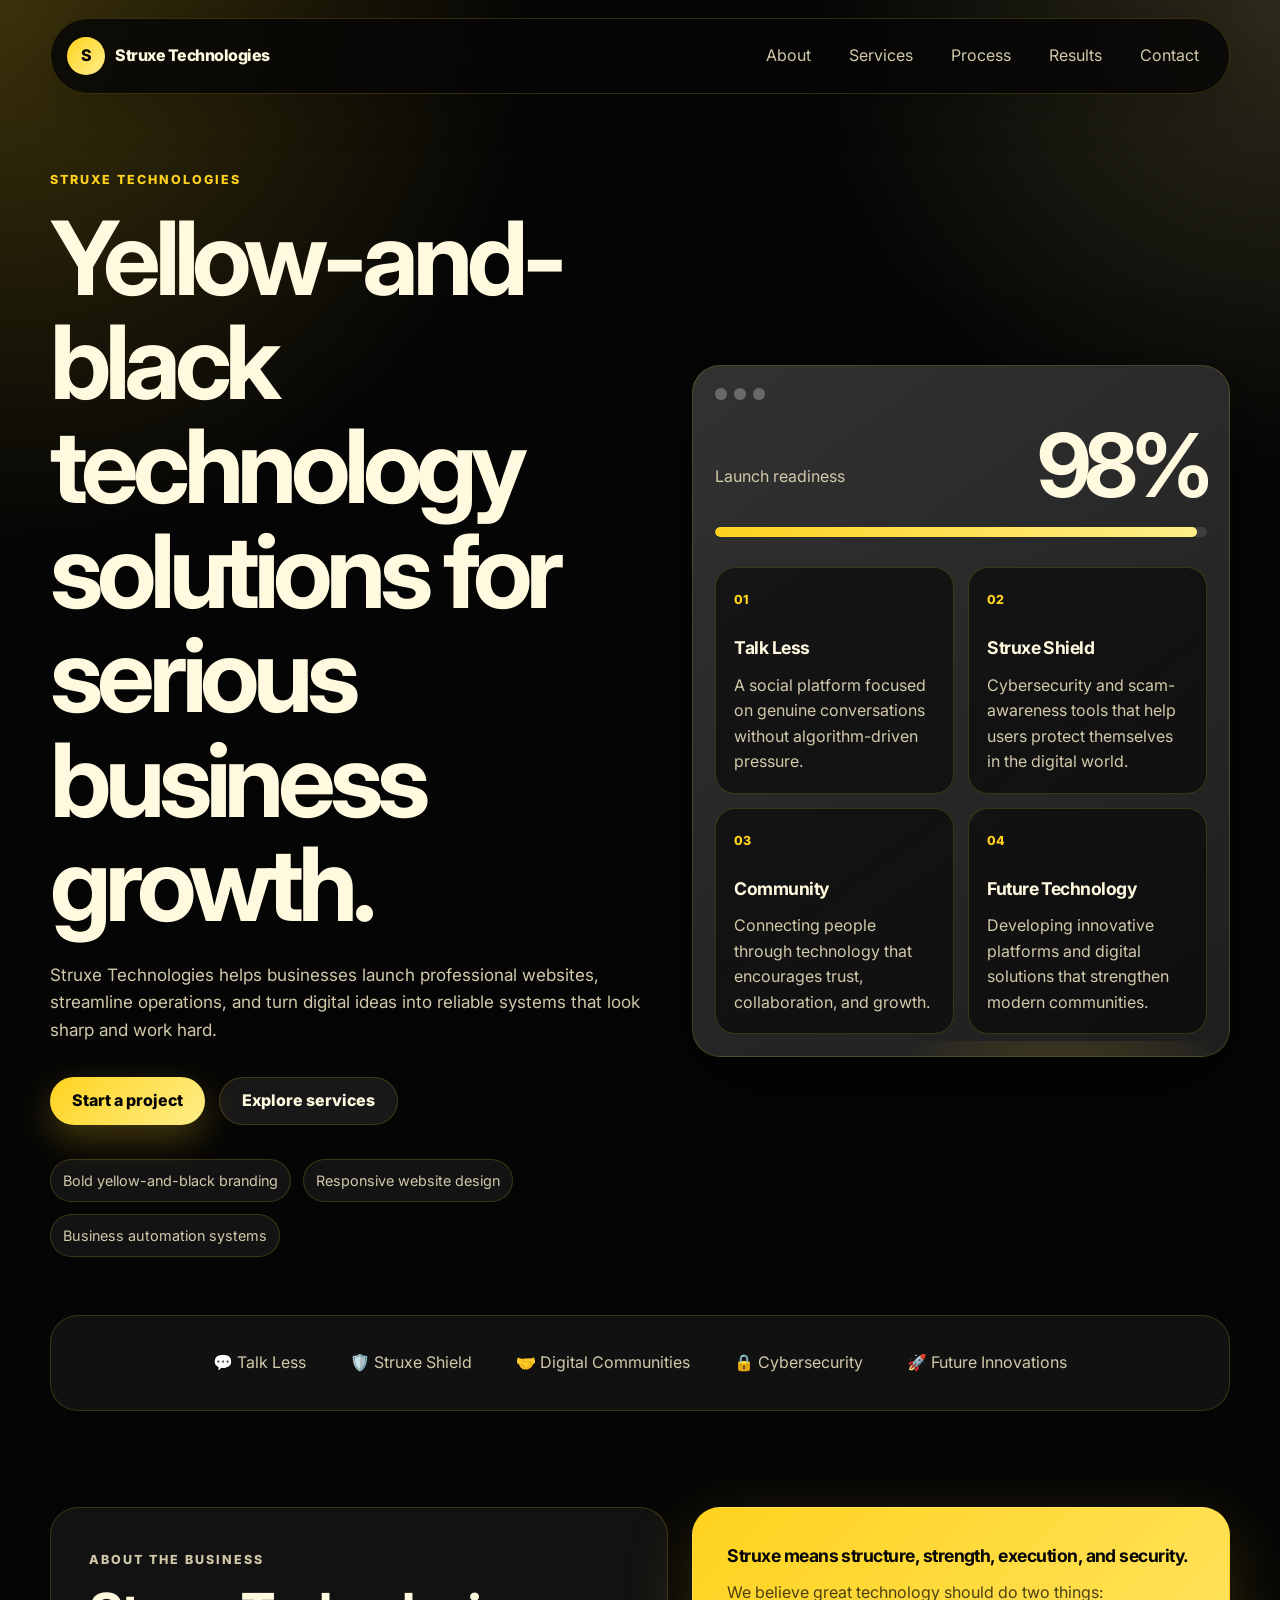
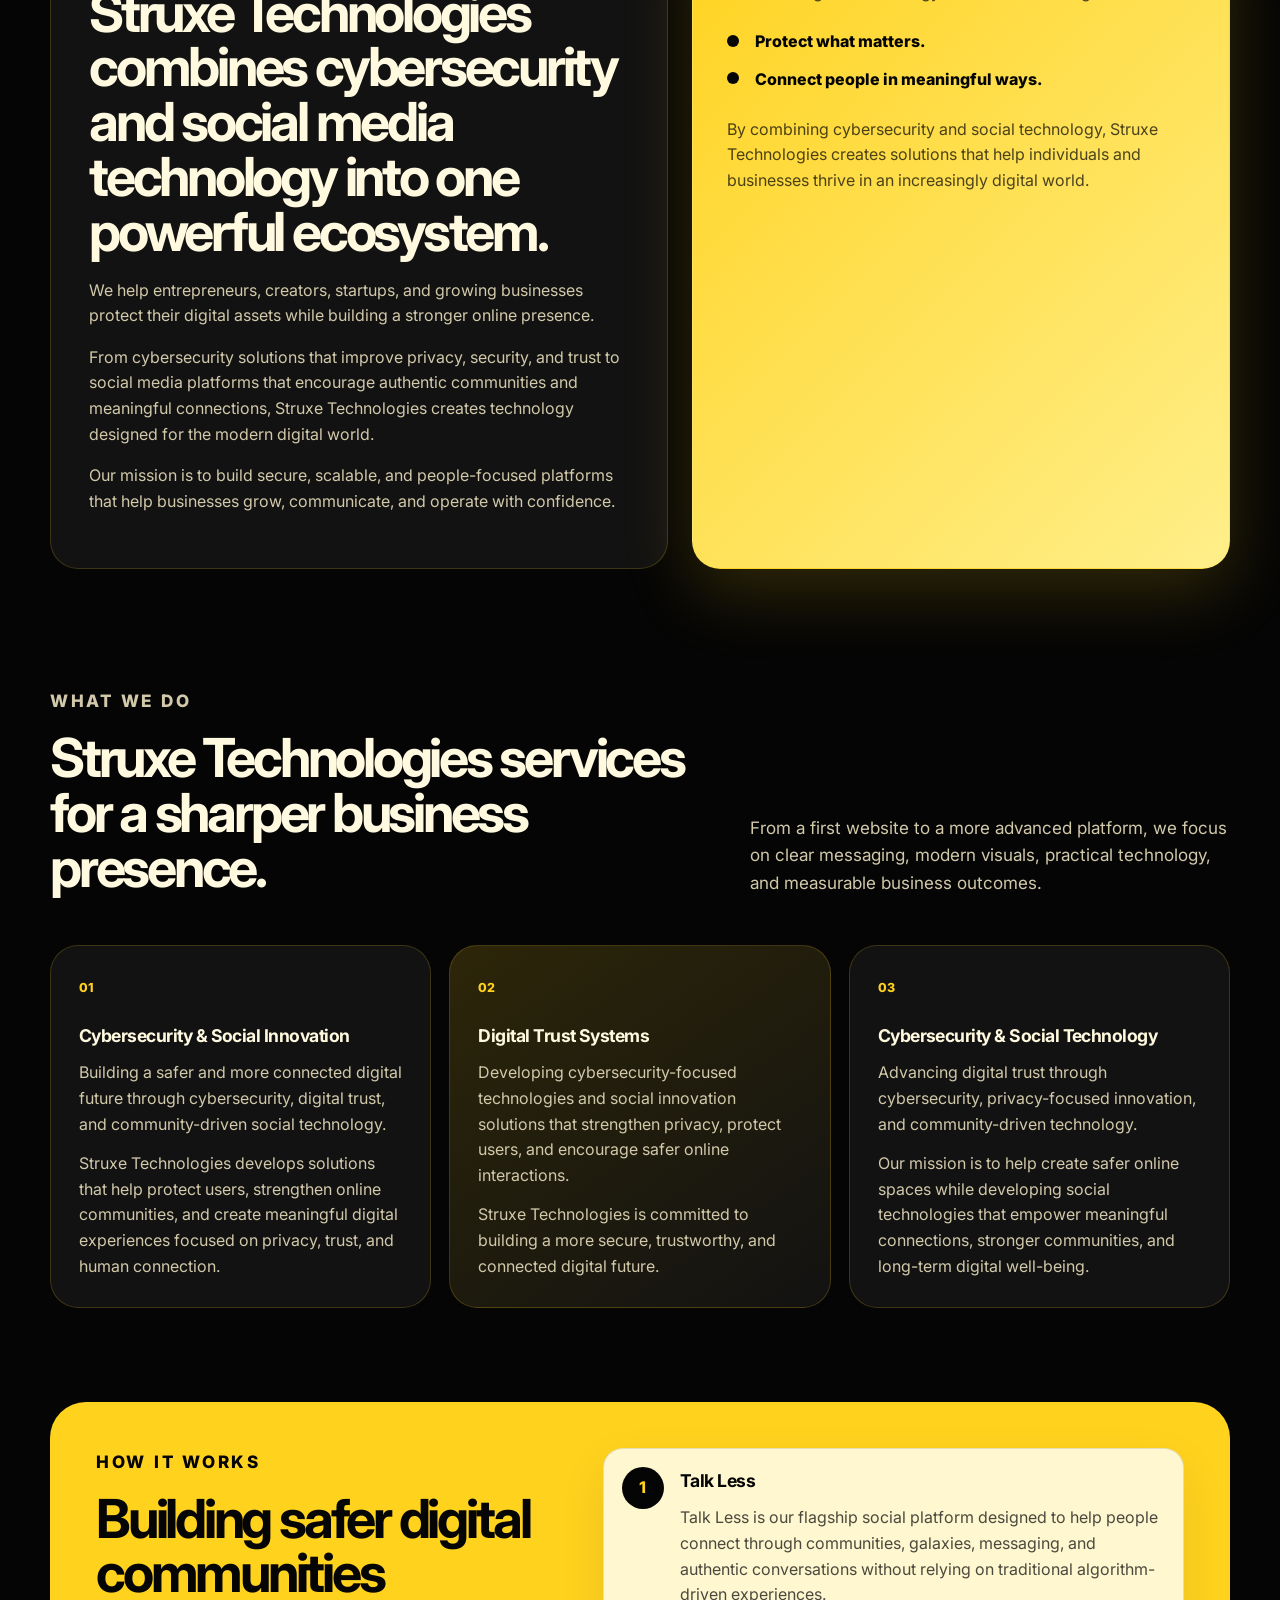
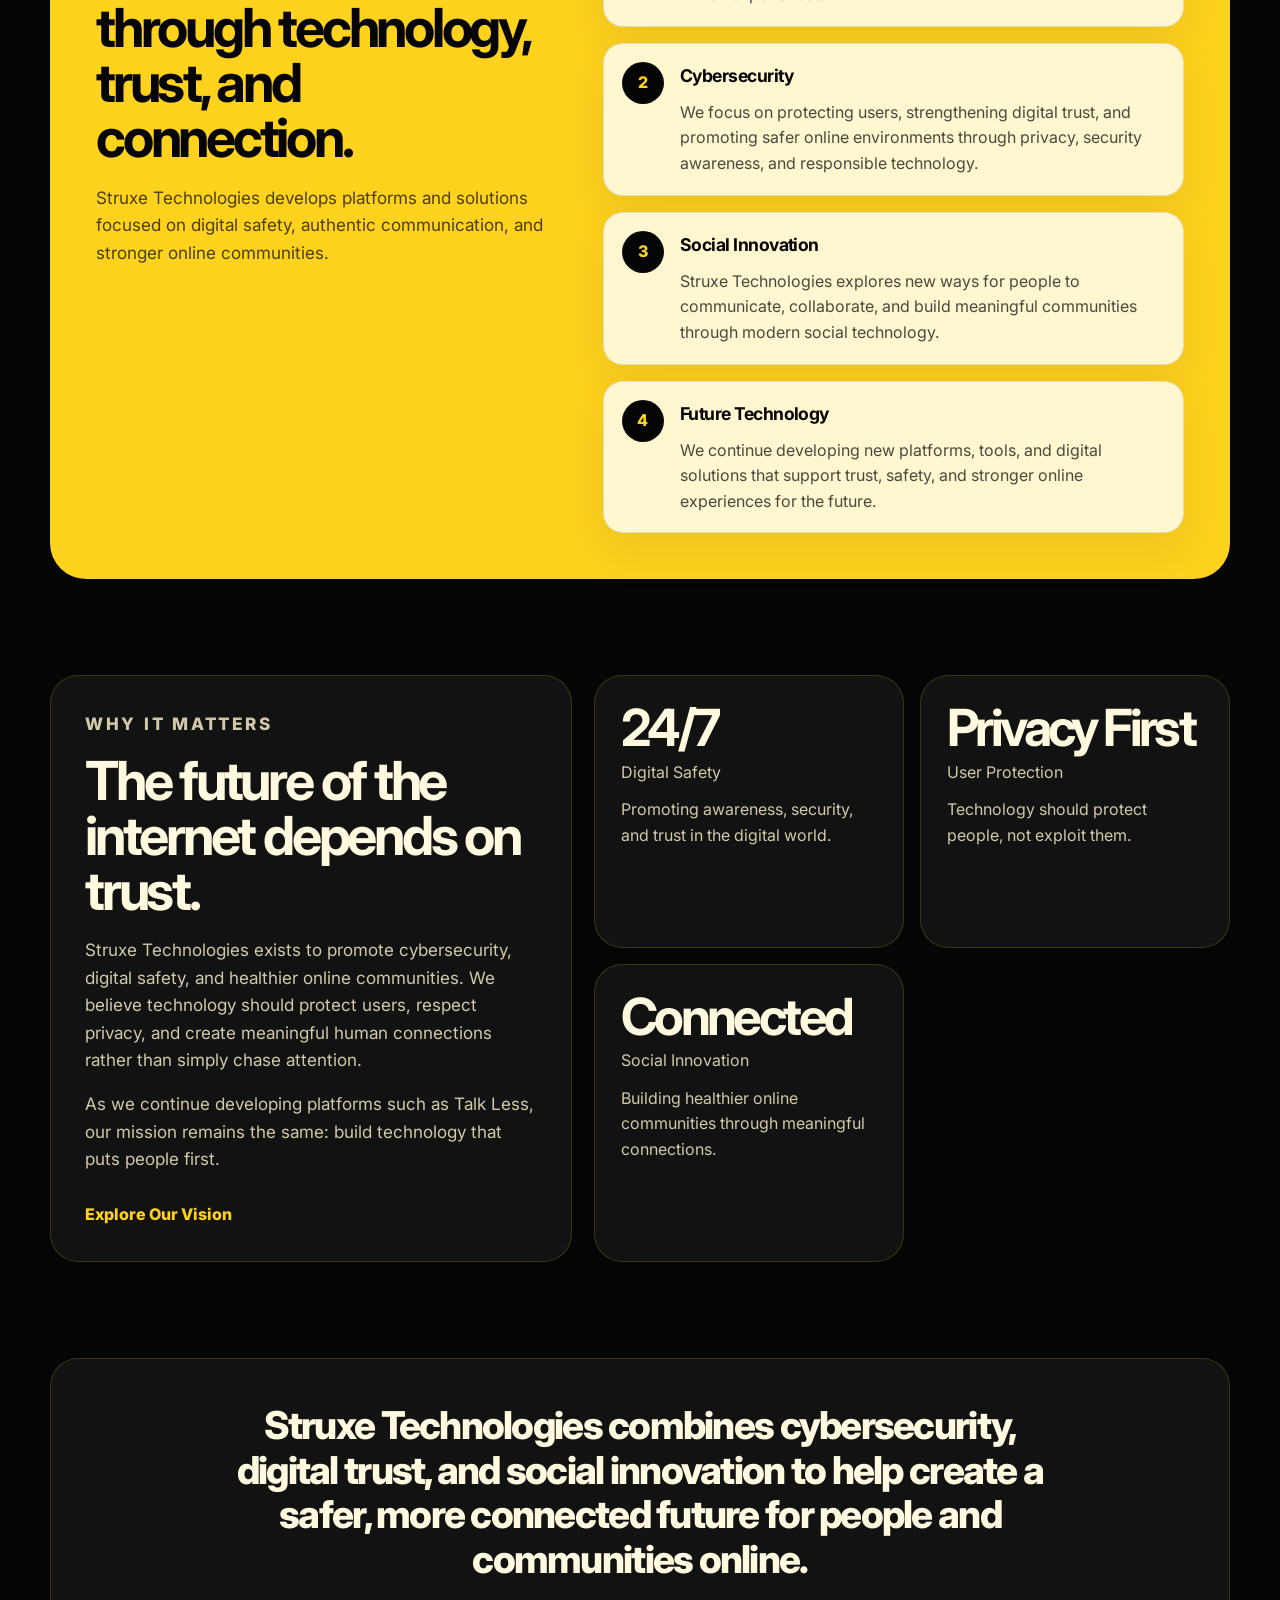
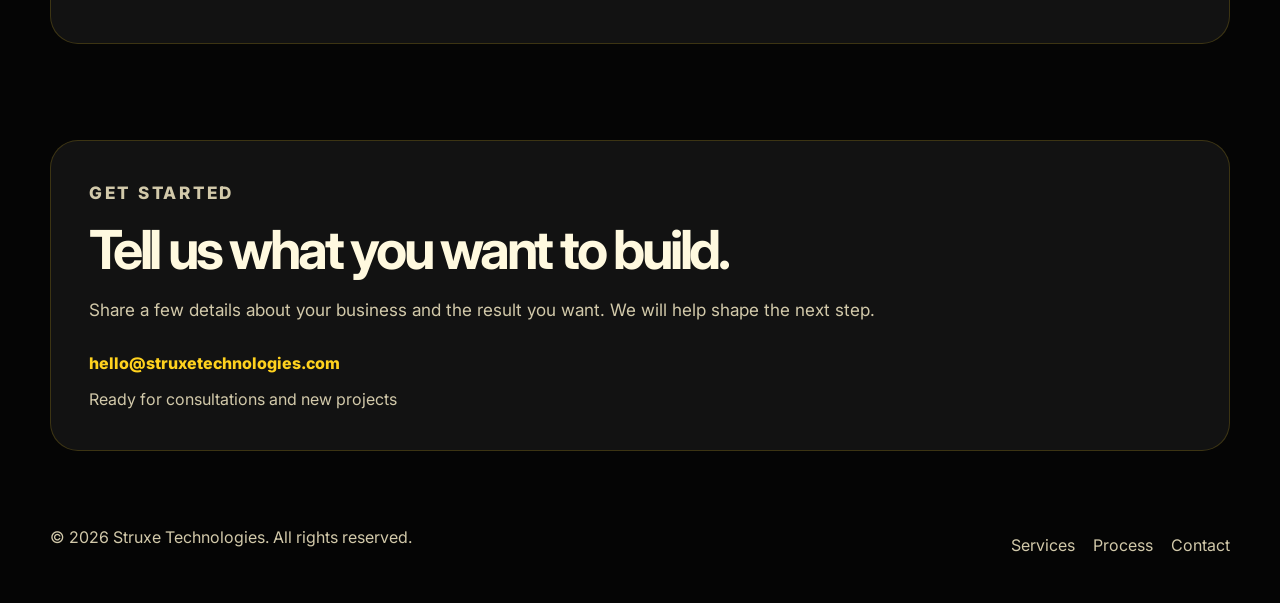
==== index.html @ f52480ce "Update capability labels Co-authored-by: struxeofficial-svg <struxeofficial-svg@users.noreply.github" ====
<!doctype html>
<html lang="en">
  <head>
    <meta charset="utf-8" />
    <meta name="viewport" content="width=device-width, initial-scale=1" />
    <meta name="description" content="Struxe Technologies builds professional websites, business systems, automation, and digital experiences with a bold yellow-and-black brand." />
    <title>Struxe Technologies | Modern Business Technology Solutions</title>
    <link rel="preconnect" href="https://fonts.googleapis.com" />
    <link rel="preconnect" href="https://fonts.gstatic.com" crossorigin />
    <link
      href="https://fonts.googleapis.com/css2?family=Inter:wght@400;500;600;700;800&display=swap"
      rel="stylesheet"
    />
    <link rel="stylesheet" href="styles.css" />
  </head>
  <body>
    <header class="site-header" data-header>
      <a class="brand" href="#top" aria-label="Struxe Technologies home">
        <span class="brand-mark">S</span>
        <span>Struxe Technologies</span>
      </a>

      <button class="nav-toggle" type="button" aria-expanded="false" aria-controls="site-nav">
        <span class="sr-only">Toggle navigation</span>
        <span></span>
        <span></span>
        <span></span>
      </button>

      <nav class="site-nav" id="site-nav" aria-label="Primary navigation">
        <a href="#about">About</a>
        <a href="#services">Services</a>
        <a href="#process">Process</a>
        <a href="#work">Results</a>
        <a href="#contact">Contact</a>
      </nav>
    </header>

    <main id="top">
      <section class="hero section">
        <div class="hero-content">
          <p class="eyebrow">Struxe Technologies</p>
          <h1>Yellow-and-black technology solutions for serious business growth.</h1>
          <p class="hero-copy">
            Struxe Technologies helps businesses launch professional websites, streamline
            operations, and turn digital ideas into reliable systems that look sharp and work hard.
          </p>
          <div class="hero-actions">
            <a class="button button-primary" href="#contact">Start a project</a>
            <a class="button button-secondary" href="#services">Explore services</a>
          </div>
          <div class="trust-bar" aria-label="Business highlights">
            <span>Bold yellow-and-black branding</span>
            <span>Responsive website design</span>
            <span>Business automation systems</span>
          </div>
        </div>

        <div class="hero-card" aria-label="Project snapshot">
          <div class="card-header">
            <span></span>
            <span></span>
            <span></span>
          </div>
          <div class="metric">
            <p>Launch readiness</p>
            <strong>98%</strong>
          </div>
          <div class="progress-track">
            <span style="width: 98%"></span>
          </div>
          <div class="card-grid">
            <div>
              <span class="icon">01</span>
              <h3>Talk Less</h3>
              <p>
                A social platform focused on genuine conversations without algorithm-driven
                pressure.
              </p>
            </div>
            <div>
              <span class="icon">02</span>
              <h3>Struxe Shield</h3>
              <p>
                Cybersecurity and scam-awareness tools that help users protect themselves in the
                digital world.
              </p>
            </div>
            <div>
              <span class="icon">03</span>
              <h3>Community</h3>
              <p>
                Connecting people through technology that encourages trust, collaboration, and
                growth.
              </p>
            </div>
            <div>
              <span class="icon">04</span>
              <h3>Future Technology</h3>
              <p>
                Developing innovative platforms and digital solutions that strengthen modern
                communities.
              </p>
            </div>
          </div>
        </div>
      </section>

      <section class="section logos" aria-label="Capabilities">
        <span>💬 Talk Less</span>
        <span>🛡️ Struxe Shield</span>
        <span>🤝 Digital Communities</span>
        <span>🔒 Cybersecurity</span>
        <span>🚀 Future Innovations</span>
      </section>

      <section class="section about" id="about">
        <div class="about-copy">
          <p class="eyebrow">About the business</p>
          <h2>Struxe Technologies combines cybersecurity and social media technology into one powerful ecosystem.</h2>
          <p>
            We help entrepreneurs, creators, startups, and growing businesses protect their digital
            assets while building a stronger online presence.
          </p>
          <p>
            From cybersecurity solutions that improve privacy, security, and trust to social media
            platforms that encourage authentic communities and meaningful connections, Struxe
            Technologies creates technology designed for the modern digital world.
          </p>
          <p>
            Our mission is to build secure, scalable, and people-focused platforms that help
            businesses grow, communicate, and operate with confidence.
          </p>
        </div>
        <div class="about-panel">
          <h3>Struxe means structure, strength, execution, and security.</h3>
          <p>
            We believe great technology should do two things:
          </p>
          <ul class="about-list">
            <li>Protect what matters.</li>
            <li>Connect people in meaningful ways.</li>
          </ul>
          <p>
            By combining cybersecurity and social technology, Struxe Technologies creates solutions
            that help individuals and businesses thrive in an increasingly digital world.
          </p>
        </div>
      </section>

      <section class="section split" id="services">
        <div>
          <p class="eyebrow">What we do</p>
          <h2>Struxe Technologies services for a sharper business presence.</h2>
        </div>
        <p>
          From a first website to a more advanced platform, we focus on clear messaging,
          modern visuals, practical technology, and measurable business outcomes.
        </p>
      </section>

      <section class="section service-grid">
        <article class="service-card">
          <span class="service-number">01</span>
          <h3>Cybersecurity &amp; Social Innovation</h3>
          <p>
            Building a safer and more connected digital future through cybersecurity, digital trust,
            and community-driven social technology.
          </p>
          <p>
            Struxe Technologies develops solutions that help protect users, strengthen online
            communities, and create meaningful digital experiences focused on privacy, trust, and
            human connection.
          </p>
        </article>
        <article class="service-card">
          <span class="service-number">02</span>
          <h3>Digital Trust Systems</h3>
          <p>
            Developing cybersecurity-focused technologies and social innovation solutions that
            strengthen privacy, protect users, and encourage safer online interactions.
          </p>
          <p>
            Struxe Technologies is committed to building a more secure, trustworthy, and connected
            digital future.
          </p>
        </article>
        <article class="service-card">
          <span class="service-number">03</span>
          <h3>Cybersecurity &amp; Social Technology</h3>
          <p>
            Advancing digital trust through cybersecurity, privacy-focused innovation, and
            community-driven technology.
          </p>
          <p>
            Our mission is to help create safer online spaces while developing social technologies
            that empower meaningful connections, stronger communities, and long-term digital
            well-being.
          </p>
        </article>
      </section>

      <section class="section process" id="process">
        <div class="process-intro">
          <p class="eyebrow">How it works</p>
          <h2>Building safer digital communities through technology, trust, and connection.</h2>
          <p>
            Struxe Technologies develops platforms and solutions focused on digital safety,
            authentic communication, and stronger online communities.
          </p>
        </div>
        <div class="timeline">
          <div class="timeline-item">
            <span>1</span>
            <div>
              <h3>Talk Less</h3>
              <p>
                Talk Less is our flagship social platform designed to help people connect through
                communities, galaxies, messaging, and authentic conversations without relying on
                traditional algorithm-driven experiences.
              </p>
            </div>
          </div>
          <div class="timeline-item">
            <span>2</span>
            <div>
              <h3>Cybersecurity</h3>
              <p>
                We focus on protecting users, strengthening digital trust, and promoting safer
                online environments through privacy, security awareness, and responsible technology.
              </p>
            </div>
          </div>
          <div class="timeline-item">
            <span>3</span>
            <div>
              <h3>Social Innovation</h3>
              <p>
                Struxe Technologies explores new ways for people to communicate, collaborate, and
                build meaningful communities through modern social technology.
              </p>
            </div>
          </div>
          <div class="timeline-item">
            <span>4</span>
            <div>
              <h3>Future Technology</h3>
              <p>
                We continue developing new platforms, tools, and digital solutions that support
                trust, safety, and stronger online experiences for the future.
              </p>
            </div>
          </div>
        </div>
      </section>

      <section class="section results" id="work">
        <div class="results-card">
          <p class="eyebrow">Why It Matters</p>
          <h2>The future of the internet depends on trust.</h2>
          <p>
            Struxe Technologies exists to promote cybersecurity, digital safety, and healthier
            online communities. We believe technology should protect users, respect privacy, and
            create meaningful human connections rather than simply chase attention.
          </p>
          <p>
            As we continue developing platforms such as Talk Less, our mission remains the same:
            build technology that puts people first.
          </p>
          <a class="text-link" href="#about">Explore Our Vision</a>
        </div>
        <div class="stats">
          <div>
            <strong>24/7</strong>
            <span>Digital Safety</span>
            <p>Promoting awareness, security, and trust in the digital world.</p>
          </div>
          <div>
            <strong>Privacy First</strong>
            <span>User Protection</span>
            <p>Technology should protect people, not exploit them.</p>
          </div>
          <div>
            <strong>Connected</strong>
            <span>Social Innovation</span>
            <p>Building healthier online communities through meaningful connections.</p>
          </div>
        </div>
      </section>

      <section class="section testimonial">
        <blockquote>
          Struxe Technologies combines cybersecurity, digital trust, and social innovation to help
          create a safer, more connected future for people and communities online.
        </blockquote>
      </section>

      <section class="section contact" id="contact">
        <div>
          <p class="eyebrow">Get started</p>
          <h2>Tell us what you want to build.</h2>
          <p>
            Share a few details about your business and the result you want. We will help shape the
            next step.
          </p>
          <div class="contact-details">
            <a href="mailto:hello@struxetechnologies.com">hello@struxetechnologies.com</a>
            <span>Ready for consultations and new projects</span>
          </div>
        </div>
      </section>
    </main>

    <footer class="site-footer">
      <p>&copy; <span data-year></span> Struxe Technologies. All rights reserved.</p>
      <div>
        <a href="#services">Services</a>
        <a href="#process">Process</a>
        <a href="#contact">Contact</a>
      </div>
    </footer>

    <script src="script.js"></script>
  </body>
</html>
---- styles.css ----
:root {
  --bg: #050505;
  --bg-soft: #0f0f0f;
  --surface: #151515;
  --surface-light: #202020;
  --text: #fff9df;
  --muted: #d2c9aa;
  --brand: #ffd21e;
  --brand-dark: #c99700;
  --accent: #ffef8a;
  --line: rgba(255, 210, 30, 0.18);
  --shadow: 0 24px 80px rgba(0, 0, 0, 0.55);
  --radius-lg: 28px;
  --radius-md: 20px;
  --radius-sm: 14px;
  --max-width: 1180px;
}

* {
  box-sizing: border-box;
}

html {
  scroll-behavior: smooth;
}

body {
  margin: 0;
  background:
    radial-gradient(circle at top left, rgba(255, 210, 30, 0.22), transparent 34rem),
    radial-gradient(circle at top right, rgba(255, 239, 138, 0.16), transparent 30rem),
    var(--bg);
  color: var(--text);
  font-family: Inter, system-ui, -apple-system, BlinkMacSystemFont, "Segoe UI", sans-serif;
  line-height: 1.6;
}

a {
  color: inherit;
  text-decoration: none;
}

img,
svg {
  max-width: 100%;
}

button,
input,
textarea,
select {
  font: inherit;
}

.sr-only {
  position: absolute;
  width: 1px;
  height: 1px;
  padding: 0;
  margin: -1px;
  overflow: hidden;
  clip: rect(0, 0, 0, 0);
  white-space: nowrap;
  border: 0;
}

.site-header {
  position: sticky;
  top: 0;
  z-index: 20;
  display: flex;
  align-items: center;
  justify-content: space-between;
  width: min(calc(100% - 32px), var(--max-width));
  margin: 18px auto 0;
  padding: 14px 16px;
  background: rgba(5, 5, 5, 0.82);
  border: 1px solid var(--line);
  border-radius: 999px;
  backdrop-filter: blur(18px);
  box-shadow: 0 12px 48px rgba(0, 0, 0, 0.18);
}

.brand {
  display: inline-flex;
  align-items: center;
  gap: 10px;
  font-weight: 800;
  letter-spacing: -0.03em;
}

.brand-mark {
  display: grid;
  place-items: center;
  width: 38px;
  height: 38px;
  color: #050505;
  background: linear-gradient(135deg, var(--brand), var(--accent));
  border-radius: 50%;
}

.site-nav {
  display: flex;
  align-items: center;
  gap: 10px;
}

.site-nav a {
  padding: 10px 14px;
  color: var(--muted);
  border-radius: 999px;
  transition: color 180ms ease, background 180ms ease;
}

.site-nav a:hover,
.site-nav a:focus-visible {
  color: var(--text);
  background: rgba(255, 255, 255, 0.08);
  outline: none;
}

.nav-toggle {
  display: none;
  width: 44px;
  height: 44px;
  padding: 0;
  background: rgba(255, 255, 255, 0.06);
  border: 1px solid var(--line);
  border-radius: 50%;
}

.nav-toggle span:not(.sr-only) {
  display: block;
  width: 18px;
  height: 2px;
  margin: 4px auto;
  background: var(--text);
  border-radius: 2px;
}

.section {
  width: min(calc(100% - 32px), var(--max-width));
  margin: 0 auto;
}

.hero {
  display: grid;
  grid-template-columns: minmax(0, 1.05fr) minmax(320px, 0.95fr);
  gap: 48px;
  align-items: center;
  min-height: calc(100vh - 96px);
  padding: 72px 0 58px;
}

.eyebrow {
  display: inline-flex;
  margin: 0 0 16px;
  color: var(--brand);
  font-size: 0.78rem;
  font-weight: 800;
  letter-spacing: 0.16em;
  text-transform: uppercase;
}

h1,
h2,
h3,
p {
  margin-top: 0;
}

h1,
h2 {
  line-height: 1.02;
  letter-spacing: -0.06em;
}

h1 {
  max-width: 820px;
  margin-bottom: 24px;
  font-size: clamp(3rem, 8vw, 6.9rem);
}

h2 {
  margin-bottom: 18px;
  font-size: clamp(2.1rem, 4.2vw, 4.25rem);
}

h3 {
  margin-bottom: 10px;
  font-size: 1.1rem;
  letter-spacing: -0.03em;
}

.hero-copy,
.split p,
.process-intro p,
.results-card p,
.contact p {
  color: var(--muted);
  font-size: 1.07rem;
}

.hero-copy {
  max-width: 640px;
}

.hero-actions {
  display: flex;
  flex-wrap: wrap;
  gap: 14px;
  margin: 34px 0;
}

.button {
  display: inline-flex;
  align-items: center;
  justify-content: center;
  min-height: 48px;
  padding: 0 22px;
  font-weight: 800;
  border: 0;
  border-radius: 999px;
  cursor: pointer;
  transition: transform 180ms ease, box-shadow 180ms ease, background 180ms ease;
}

.button:hover,
.button:focus-visible {
  transform: translateY(-2px);
  outline: none;
}

.button-primary {
  color: #050505;
  background: linear-gradient(135deg, var(--brand), var(--accent));
  box-shadow: 0 14px 36px rgba(255, 210, 30, 0.25);
}

.button-secondary {
  color: var(--text);
  background: rgba(255, 255, 255, 0.08);
  border: 1px solid var(--line);
}

.trust-bar {
  display: flex;
  flex-wrap: wrap;
  gap: 12px;
}

.trust-bar span {
  padding: 9px 12px;
  color: var(--muted);
  background: rgba(255, 255, 255, 0.06);
  border: 1px solid var(--line);
  border-radius: 999px;
  font-size: 0.9rem;
}

.hero-card {
  position: relative;
  overflow: hidden;
  padding: 22px;
  background:
    linear-gradient(145deg, rgba(255, 255, 255, 0.12), rgba(255, 255, 255, 0.04)),
    var(--surface);
  border: 1px solid var(--line);
  border-radius: var(--radius-lg);
  box-shadow: var(--shadow);
}

.hero-card::before {
  position: absolute;
  inset: auto -20% -34% 18%;
  height: 250px;
  content: "";
  background: radial-gradient(circle, rgba(255, 210, 30, 0.26), transparent 66%);
}

.card-header {
  display: flex;
  gap: 7px;
  margin-bottom: 26px;
}

.card-header span {
  width: 12px;
  height: 12px;
  background: rgba(255, 255, 255, 0.28);
  border-radius: 50%;
}

.metric {
  display: flex;
  align-items: end;
  justify-content: space-between;
  gap: 16px;
}

.metric p {
  color: var(--muted);
}

.metric strong {
  font-size: clamp(3rem, 7vw, 5.5rem);
  line-height: 0.9;
  letter-spacing: -0.08em;
}

.progress-track {
  height: 10px;
  margin: 22px 0 30px;
  overflow: hidden;
  background: rgba(255, 255, 255, 0.1);
  border-radius: 999px;
}

.progress-track span {
  display: block;
  height: 100%;
  background: linear-gradient(90deg, var(--brand), var(--accent));
  border-radius: inherit;
}

.card-grid {
  position: relative;
  display: grid;
  grid-template-columns: repeat(2, minmax(0, 1fr));
  gap: 14px;
}

.card-grid > div {
  padding: 18px;
  background: rgba(5, 5, 5, 0.6);
  border: 1px solid var(--line);
  border-radius: var(--radius-md);
}

.card-grid p,
.service-card p,
.timeline-item p,
.testimonial p {
  margin-bottom: 0;
  color: var(--muted);
}

.icon,
.service-number {
  display: inline-flex;
  margin-bottom: 24px;
  color: var(--brand);
  font-size: 0.78rem;
  font-weight: 800;
}

.logos {
  display: flex;
  flex-wrap: wrap;
  justify-content: center;
  gap: 16px;
  padding: 26px;
  color: var(--muted);
  background: rgba(255, 255, 255, 0.05);
  border: 1px solid var(--line);
  border-radius: var(--radius-lg);
}

.logos span {
  padding: 8px 14px;
}

.about {
  display: grid;
  grid-template-columns: minmax(0, 0.92fr) minmax(320px, 0.8fr);
  gap: 24px;
  align-items: stretch;
  padding-top: 96px;
}

.about-copy,
.about-panel {
  border: 1px solid var(--line);
  border-radius: var(--radius-lg);
}

.about-copy {
  padding: 38px;
  background: rgba(255, 255, 255, 0.055);
}

.about-copy p,
.about-panel p {
  color: var(--muted);
}

.about-panel {
  padding: 34px;
  color: #050505;
  background: linear-gradient(135deg, var(--brand), var(--accent));
  box-shadow: 0 22px 70px rgba(255, 210, 30, 0.18);
}

.about-panel p {
  color: rgba(5, 5, 5, 0.72);
}

.about-list {
  display: grid;
  gap: 12px;
  margin: 24px 0 0;
  padding: 0;
  list-style: none;
}

.about-list li {
  position: relative;
  padding-left: 28px;
  font-weight: 800;
}

.about-list li::before {
  position: absolute;
  top: 0.72em;
  left: 0;
  width: 12px;
  height: 12px;
  content: "";
  background: #050505;
  border-radius: 50%;
  transform: translateY(-50%);
}

.about-list + p {
  margin-top: 24px;
  margin-bottom: 0;
}

.split {
  display: grid;
  grid-template-columns: minmax(0, 0.95fr) minmax(280px, 0.7fr);
  gap: 48px;
  align-items: end;
  padding: 118px 0 32px;
}

.service-grid {
  display: grid;
  grid-template-columns: repeat(3, minmax(0, 1fr));
  gap: 18px;
  padding-bottom: 94px;
}

.service-card {
  min-height: 315px;
  padding: 28px;
  background: rgba(255, 255, 255, 0.055);
  border: 1px solid var(--line);
  border-radius: var(--radius-lg);
}

.service-card:nth-child(2) {
  background: linear-gradient(145deg, rgba(255, 210, 30, 0.16), rgba(255, 255, 255, 0.055));
}

.service-card p + p {
  margin-top: 14px;
}

.process {
  display: grid;
  grid-template-columns: minmax(0, 0.8fr) minmax(320px, 1fr);
  gap: 42px;
  padding: 46px;
  background: #ffd21e;
  color: #050505;
  border-radius: 36px;
}

.process .eyebrow {
  color: #050505;
}

.process-intro p,
.timeline-item p {
  color: rgba(5, 5, 5, 0.72);
}

.timeline {
  display: grid;
  gap: 16px;
}

.timeline-item {
  display: grid;
  grid-template-columns: 42px 1fr;
  gap: 16px;
  padding: 18px;
  background: #fff7cf;
  border: 1px solid rgba(5, 5, 5, 0.1);
  border-radius: var(--radius-md);
  box-shadow: 0 18px 48px rgba(10, 23, 39, 0.08);
}

.timeline-item span {
  display: grid;
  place-items: center;
  width: 42px;
  height: 42px;
  color: var(--brand);
  font-weight: 800;
  background: #050505;
  border-radius: 50%;
}

.results {
  display: grid;
  grid-template-columns: minmax(0, 0.82fr) minmax(320px, 1fr);
  gap: 22px;
  padding: 96px 0;
}

.results-card,
.stats > div,
.testimonial,
.contact {
  background: rgba(255, 255, 255, 0.055);
  border: 1px solid var(--line);
  border-radius: var(--radius-lg);
}

.results-card {
  padding: 34px;
}

.text-link {
  display: inline-flex;
  margin-top: 12px;
  color: var(--brand);
  font-weight: 800;
}

.stats {
  display: grid;
  grid-template-columns: repeat(2, minmax(0, 1fr));
  gap: 16px;
}

.stats > div {
  padding: 26px;
}

.stats strong {
  display: block;
  margin-bottom: 6px;
  font-size: clamp(2rem, 4vw, 3.6rem);
  line-height: 1;
  letter-spacing: -0.07em;
}

.stats span {
  display: block;
  color: var(--muted);
}

.stats p {
  margin: 12px 0 0;
  color: var(--muted);
}

.testimonial {
  padding: 44px;
  text-align: center;
}

.testimonial blockquote {
  max-width: 830px;
  margin: 0 auto 18px;
  font-size: clamp(1.5rem, 3vw, 2.55rem);
  font-weight: 800;
  line-height: 1.16;
  letter-spacing: -0.045em;
}

.contact {
  margin-top: 96px;
  margin-bottom: 48px;
  padding: 38px;
}

.contact-details {
  display: grid;
  gap: 10px;
  margin-top: 28px;
}

.contact-details a {
  color: var(--brand);
  font-weight: 800;
}

.contact-details span {
  color: var(--muted);
}

.site-footer {
  display: flex;
  flex-wrap: wrap;
  align-items: center;
  justify-content: space-between;
  gap: 16px;
  width: min(calc(100% - 32px), var(--max-width));
  margin: 0 auto;
  padding: 26px 0 36px;
  color: var(--muted);
}

.site-footer div {
  display: flex;
  gap: 18px;
}

.site-footer a:hover,
.site-footer a:focus-visible {
  color: var(--text);
  outline: none;
}

@media (max-width: 900px) {
  .site-header {
    border-radius: 24px;
  }

  .nav-toggle {
    display: block;
  }

  .site-nav {
    position: absolute;
    top: calc(100% + 10px);
    right: 0;
    left: 0;
    display: none;
    flex-direction: column;
    align-items: stretch;
    padding: 12px;
    background: rgba(5, 5, 5, 0.96);
    border: 1px solid var(--line);
    border-radius: 24px;
  }

  .site-header.is-open .site-nav {
    display: flex;
  }

  .site-nav a {
    padding: 14px;
  }

  .hero,
  .about,
  .split,
  .process,
  .results,
  .contact {
    grid-template-columns: 1fr;
  }

  .hero {
    min-height: auto;
    padding-top: 58px;
  }

  .service-grid {
    grid-template-columns: 1fr;
  }
}

@media (max-width: 620px) {
  .brand span:last-child {
    max-width: 170px;
    line-height: 1.1;
  }

  .hero-actions,
  .button {
    width: 100%;
  }

  .card-grid,
  .stats {
    grid-template-columns: 1fr;
  }

  .process,
  .contact,
  .testimonial {
    padding: 26px;
  }

  .split {
    padding-top: 82px;
  }

  .results {
    padding: 72px 0;
  }
}
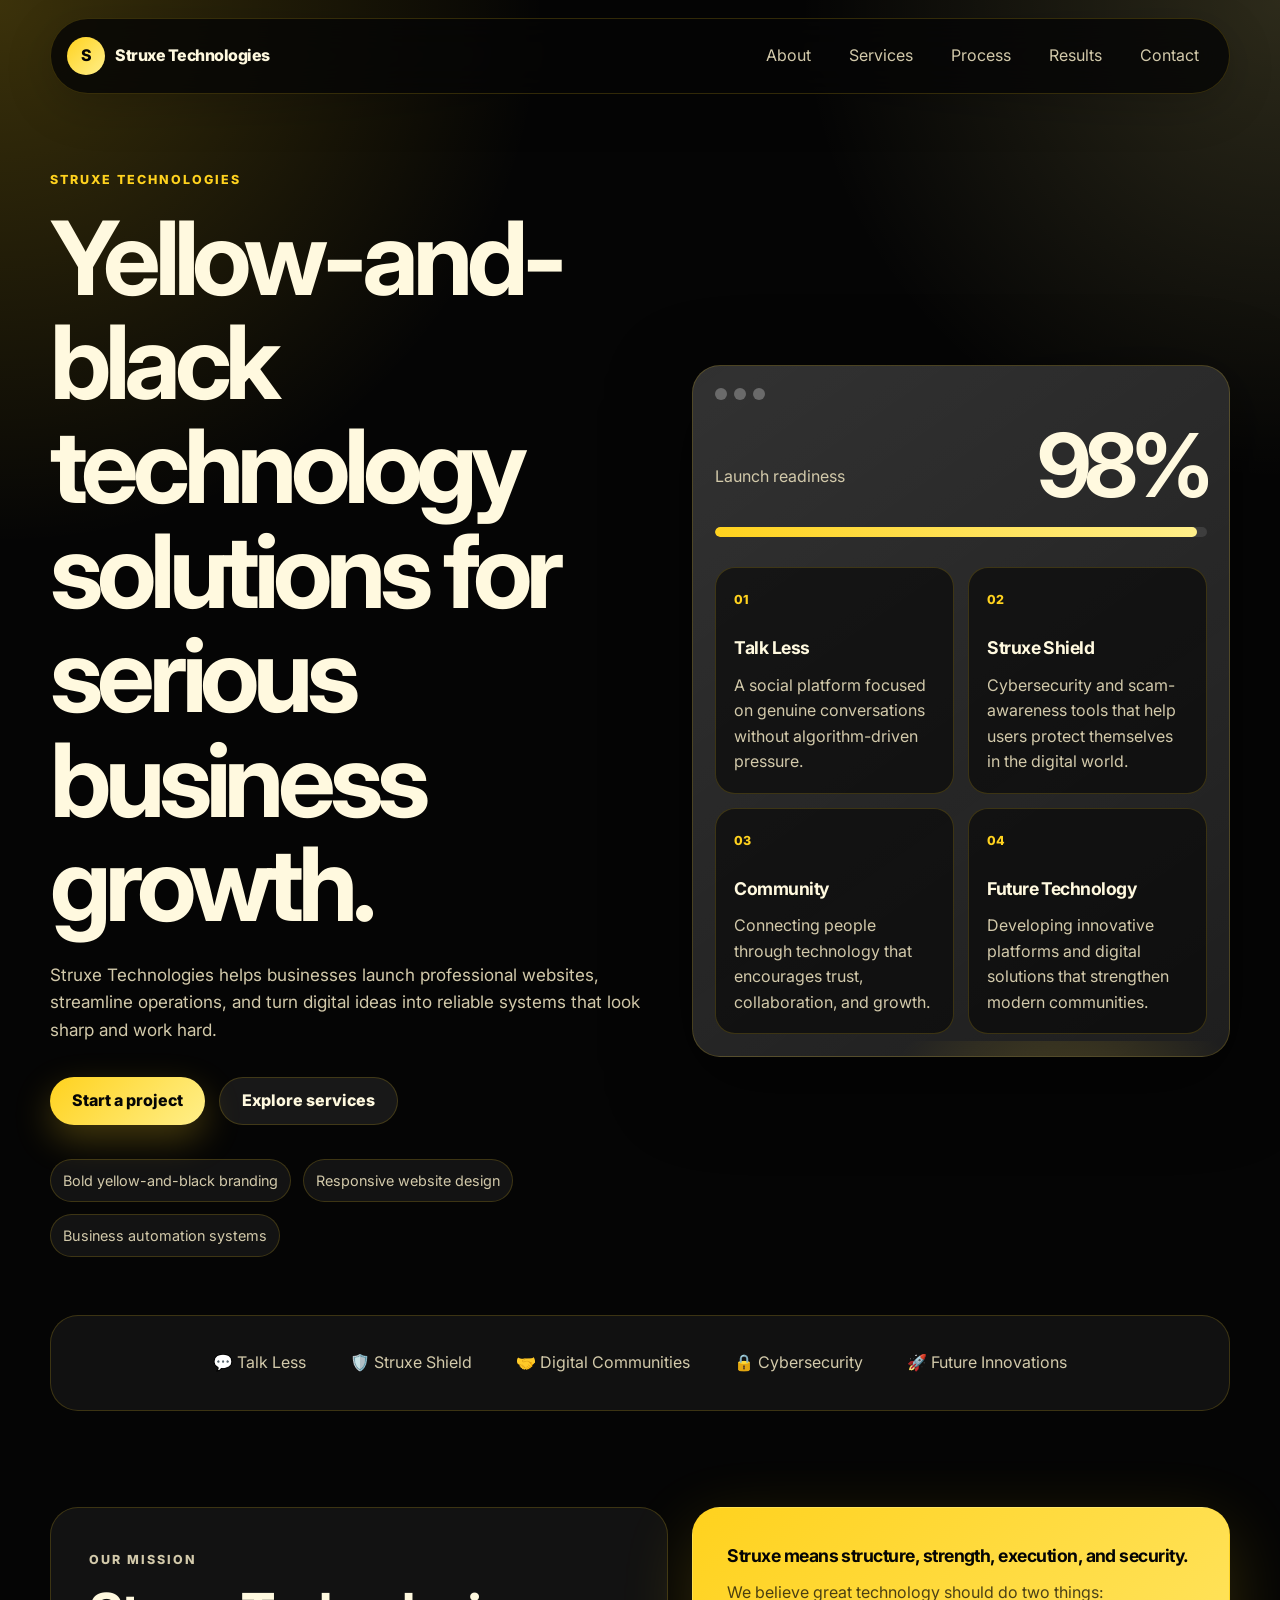
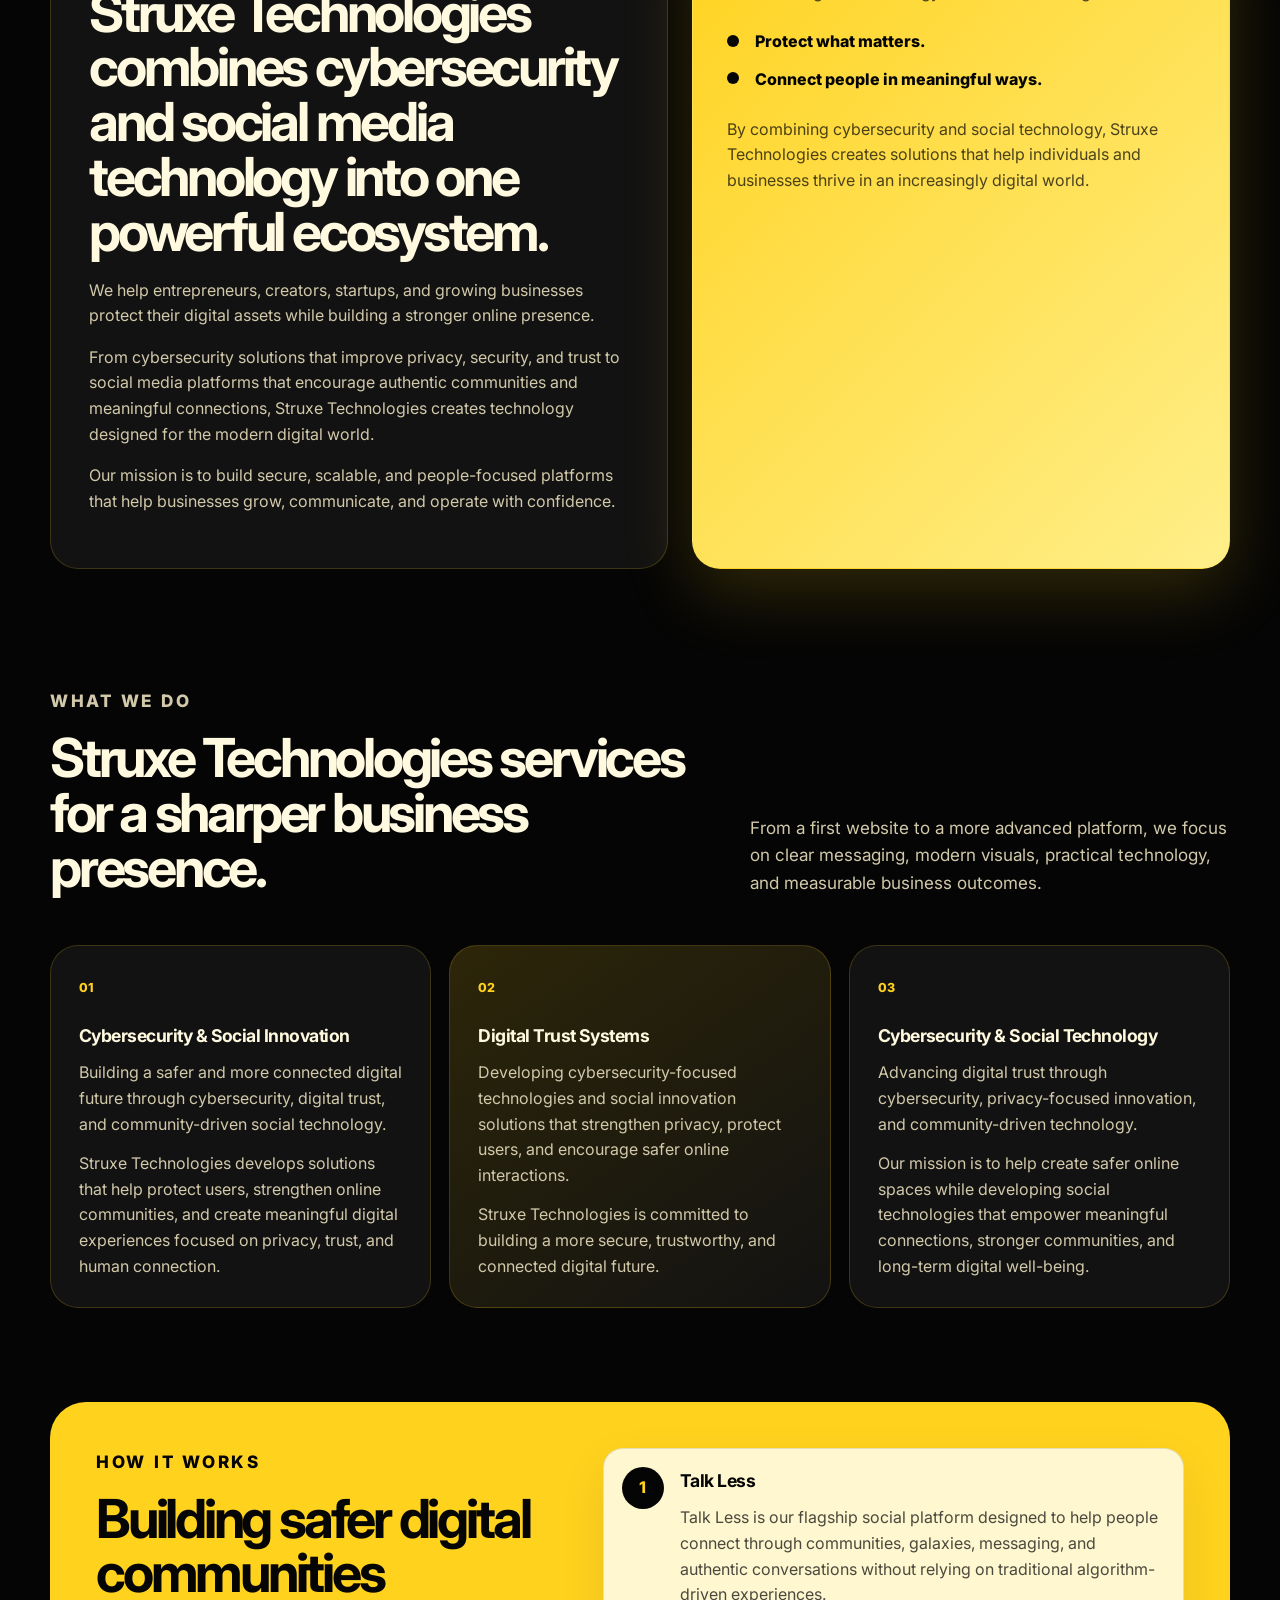
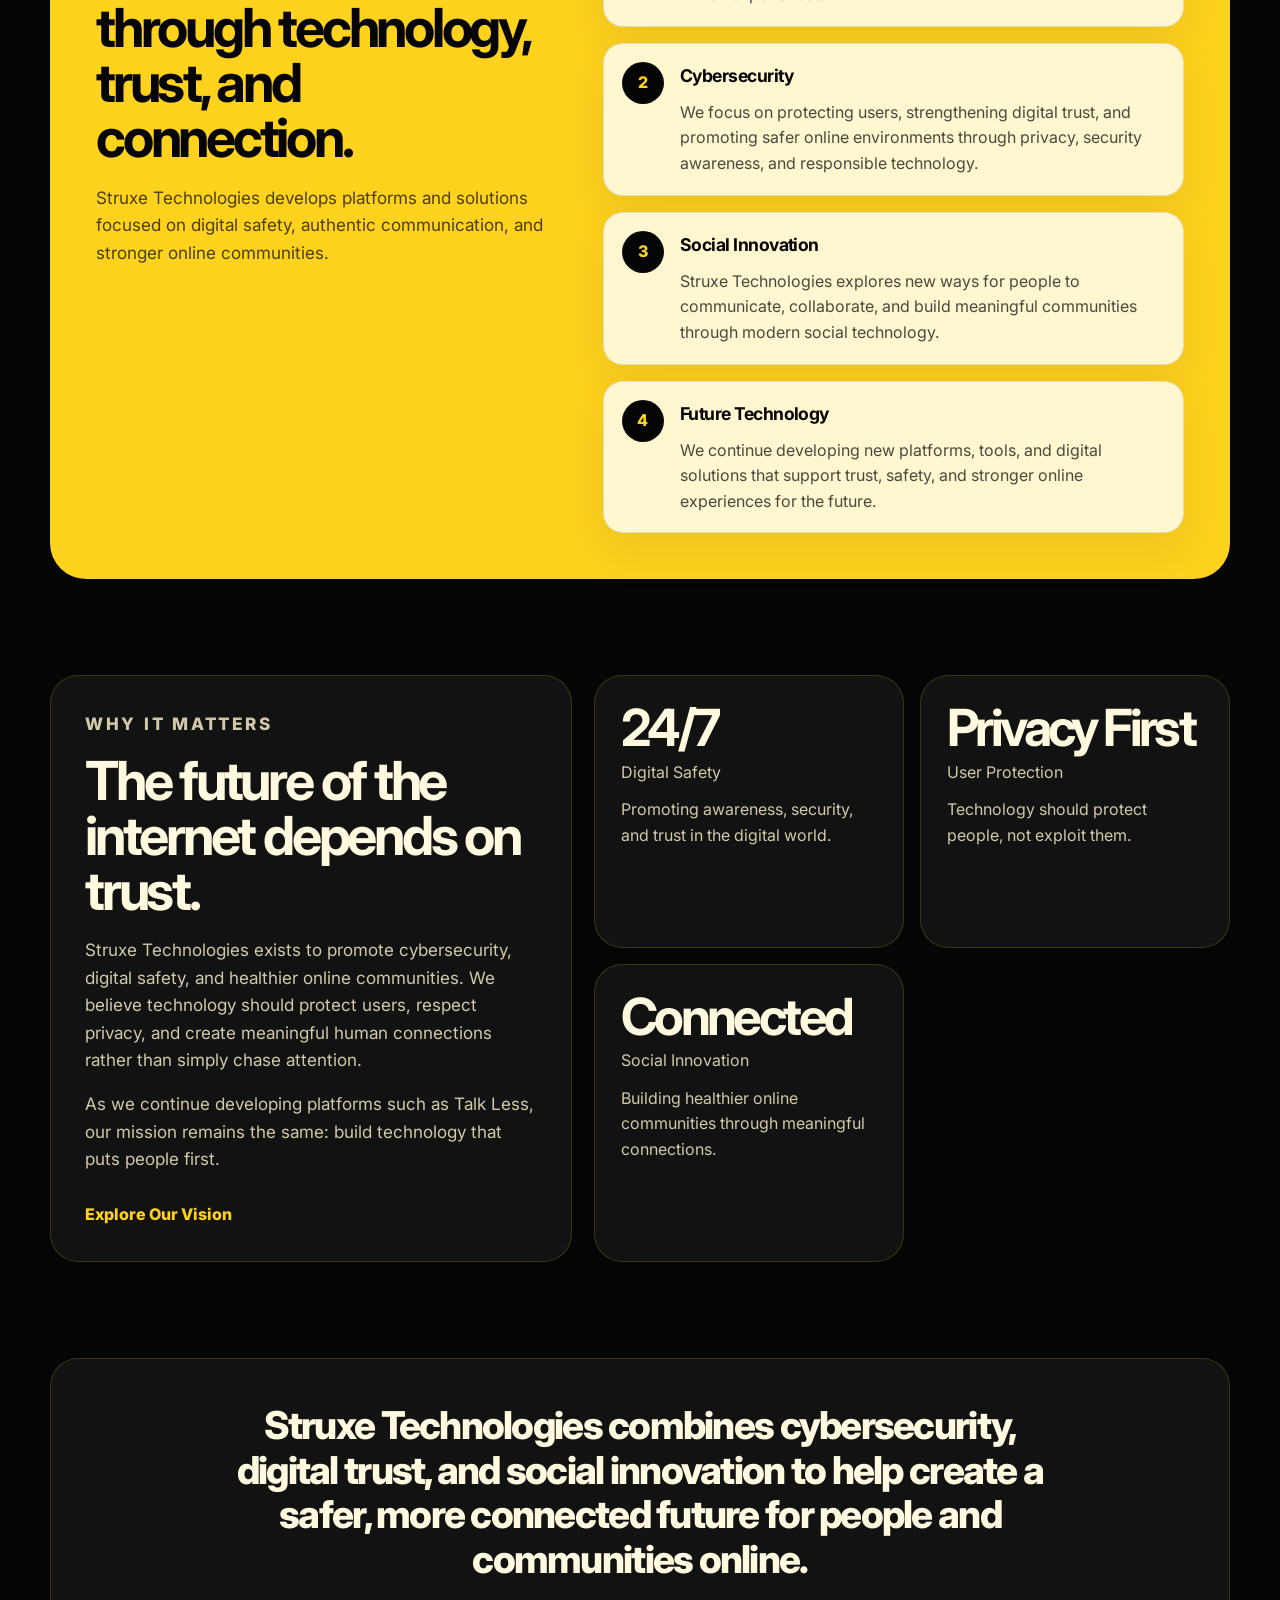
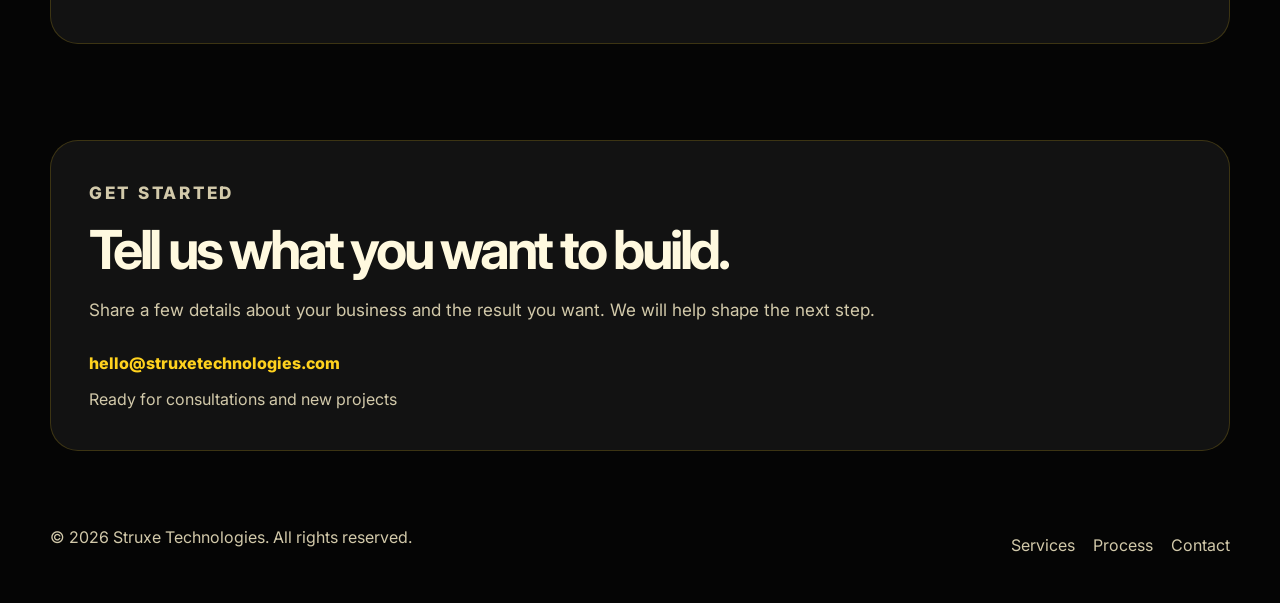
==== commit de57c822: "Update about label to mission Co-authored-by: struxeofficial-svg <struxeofficial-svg@users.noreply.g" ====
--- a/index.html
+++ b/index.html
@@ -116,7 +116,7 @@
 
       <section class="section about" id="about">
         <div class="about-copy">
-          <p class="eyebrow">About the business</p>
+          <p class="eyebrow">OUR MISSION</p>
           <h2>Struxe Technologies combines cybersecurity and social media technology into one powerful ecosystem.</h2>
           <p>
             We help entrepreneurs, creators, startups, and growing businesses protect their digital
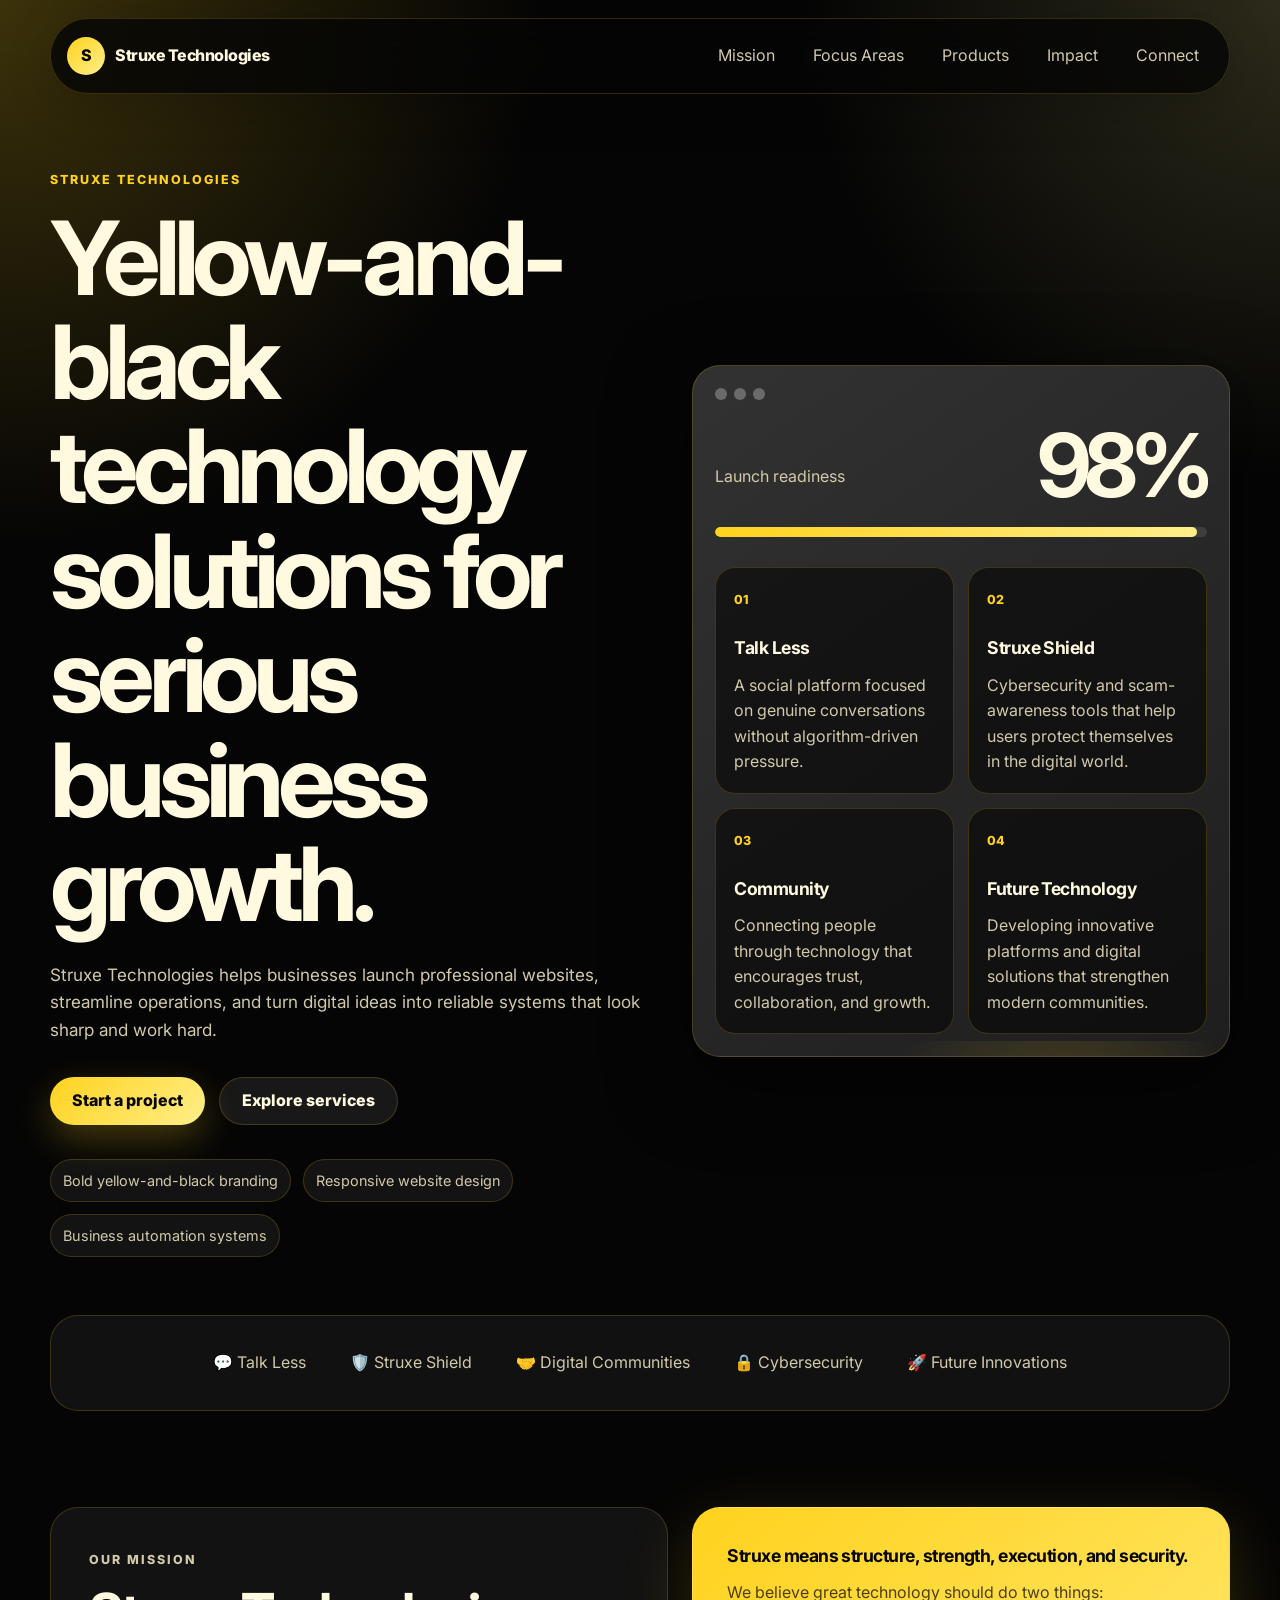
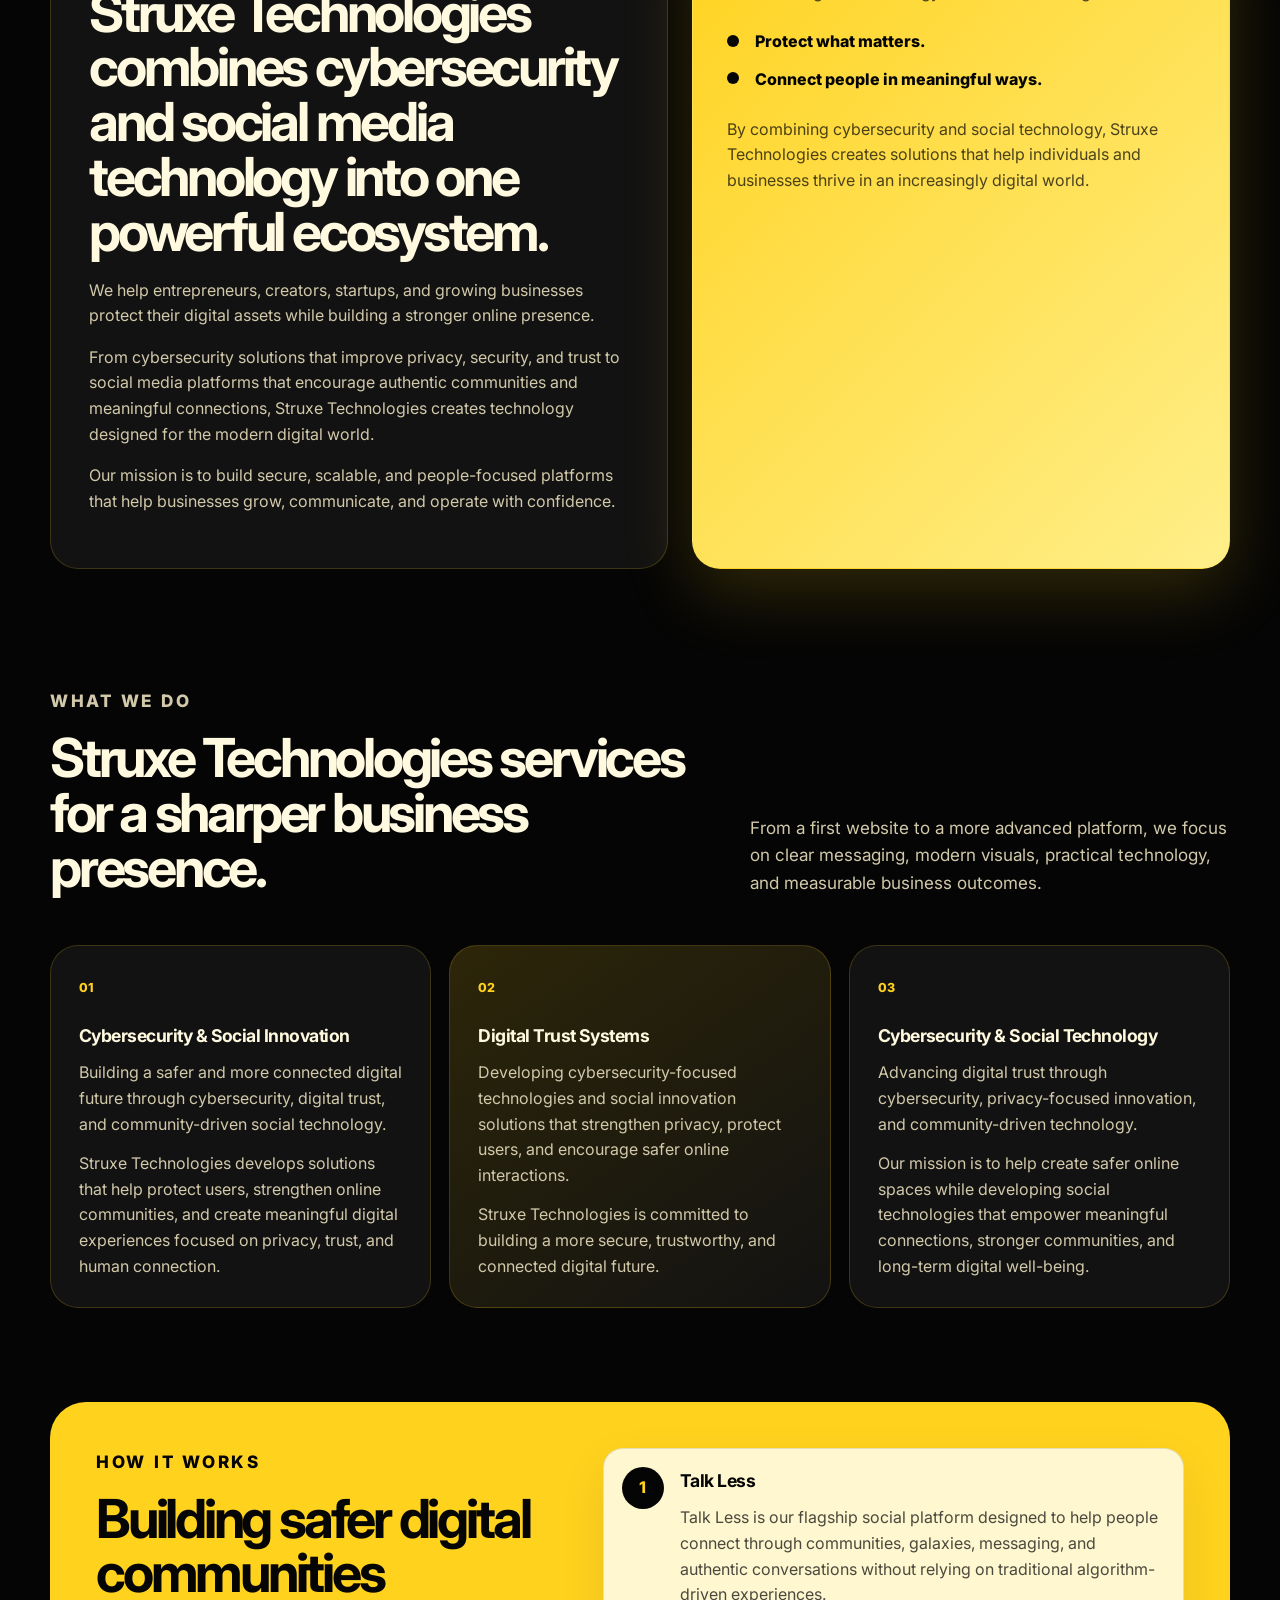
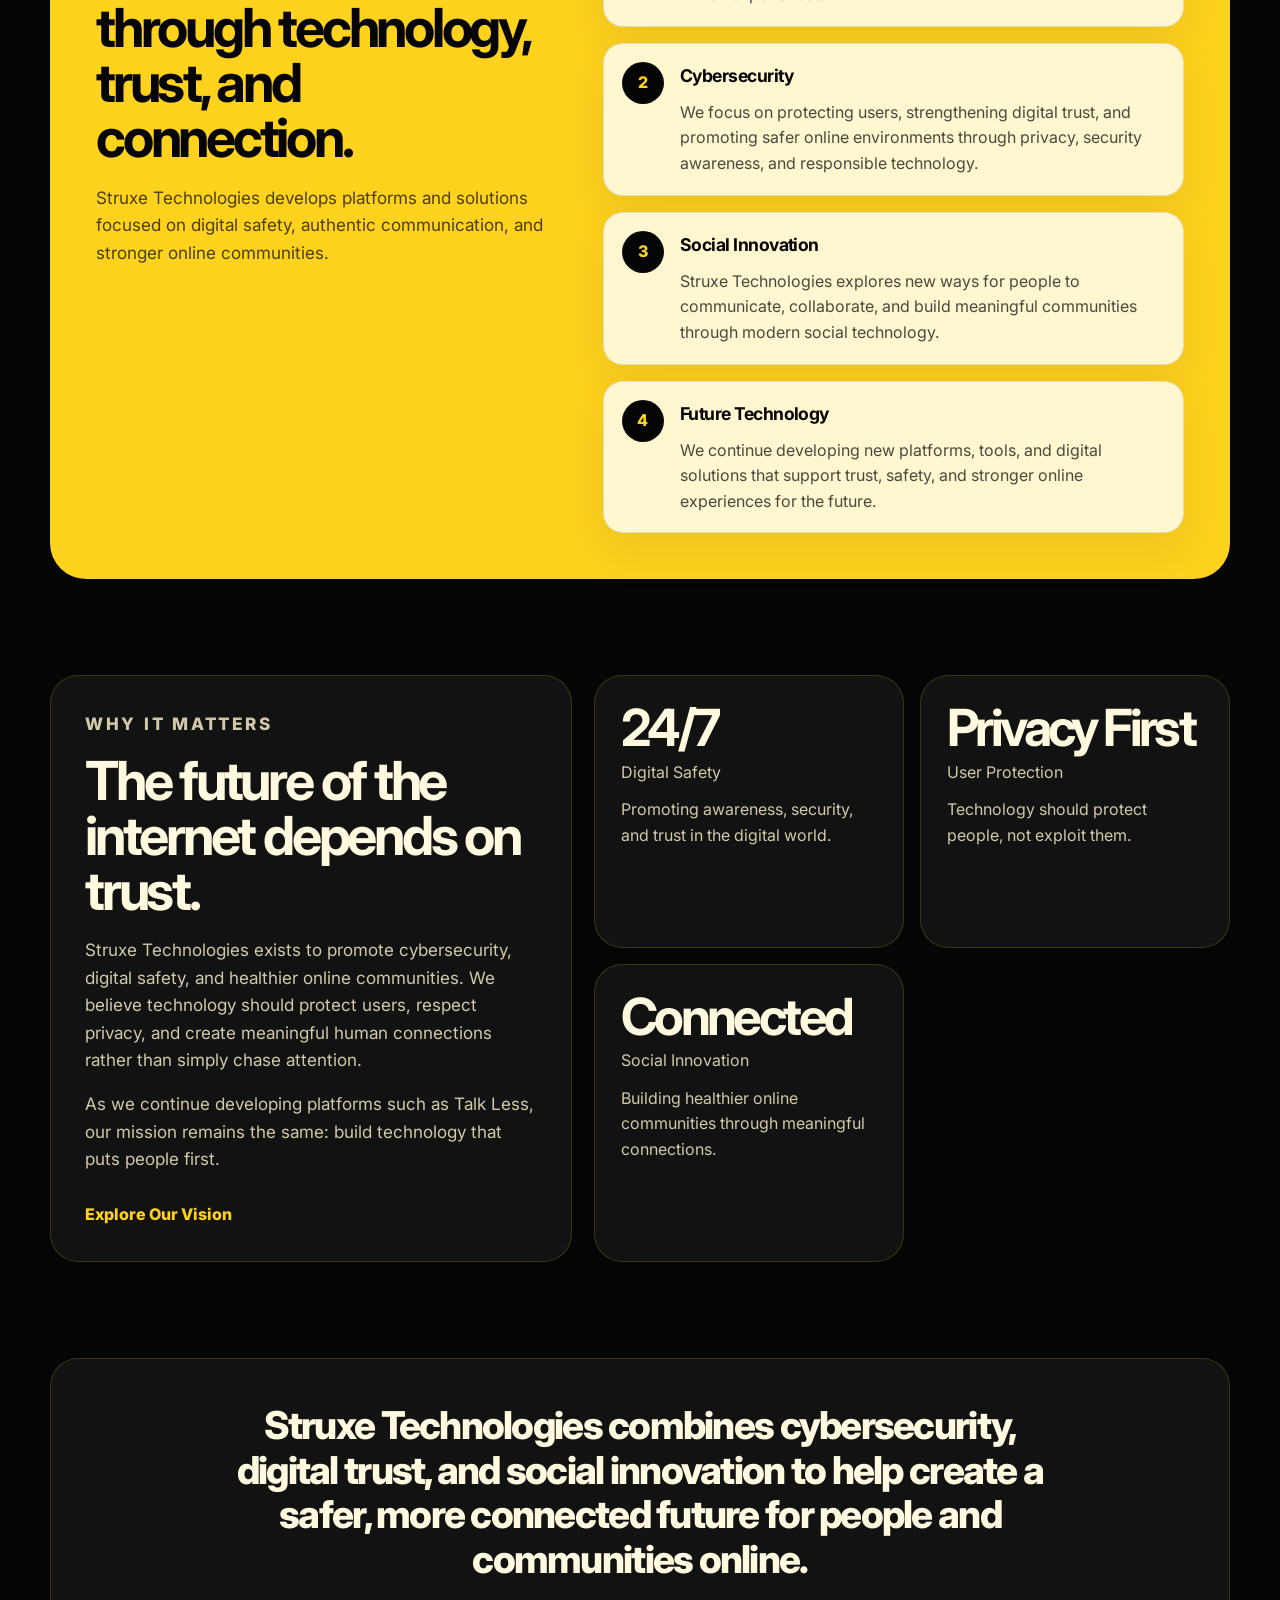
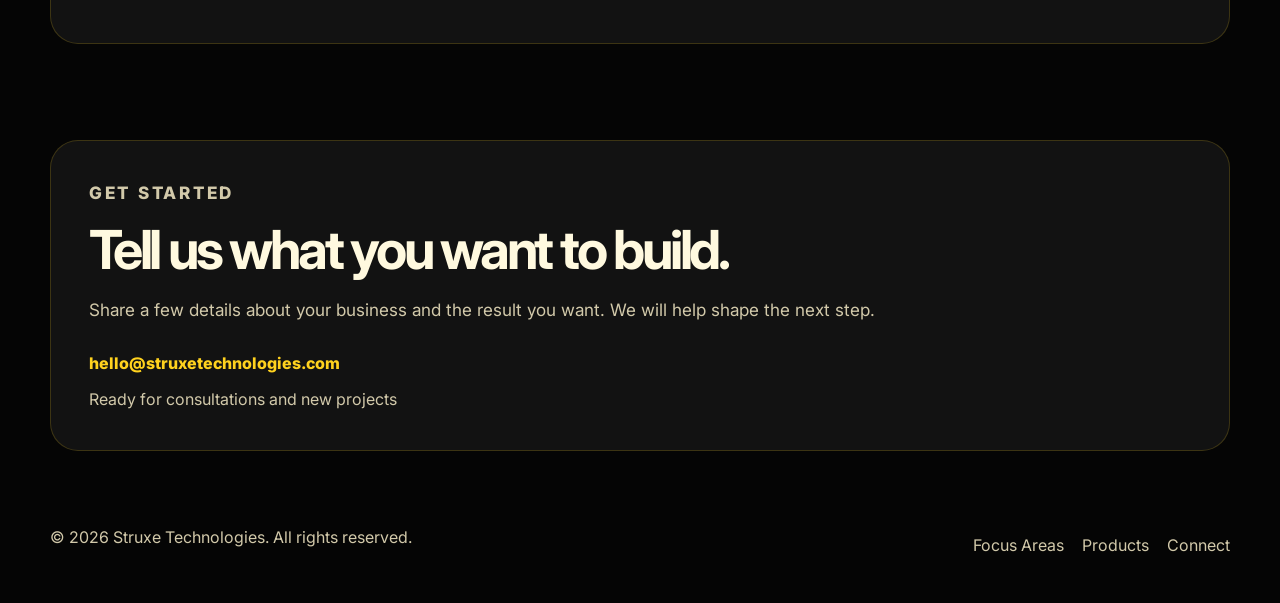
==== commit 3294c8ec: "Update navigation labels Co-authored-by: struxeofficial-svg <struxeofficial-svg@users.noreply.github" ====
--- a/index.html
+++ b/index.html
@@ -28,11 +28,11 @@
       </button>
 
       <nav class="site-nav" id="site-nav" aria-label="Primary navigation">
-        <a href="#about">About</a>
-        <a href="#services">Services</a>
-        <a href="#process">Process</a>
-        <a href="#work">Results</a>
-        <a href="#contact">Contact</a>
+        <a href="#about">Mission</a>
+        <a href="#services">Focus Areas</a>
+        <a href="#process">Products</a>
+        <a href="#work">Impact</a>
+        <a href="#contact">Connect</a>
       </nav>
     </header>
 
@@ -314,9 +314,9 @@
     <footer class="site-footer">
       <p>&copy; <span data-year></span> Struxe Technologies. All rights reserved.</p>
       <div>
-        <a href="#services">Services</a>
-        <a href="#process">Process</a>
-        <a href="#contact">Contact</a>
+        <a href="#services">Focus Areas</a>
+        <a href="#process">Products</a>
+        <a href="#contact">Connect</a>
       </div>
     </footer>
 
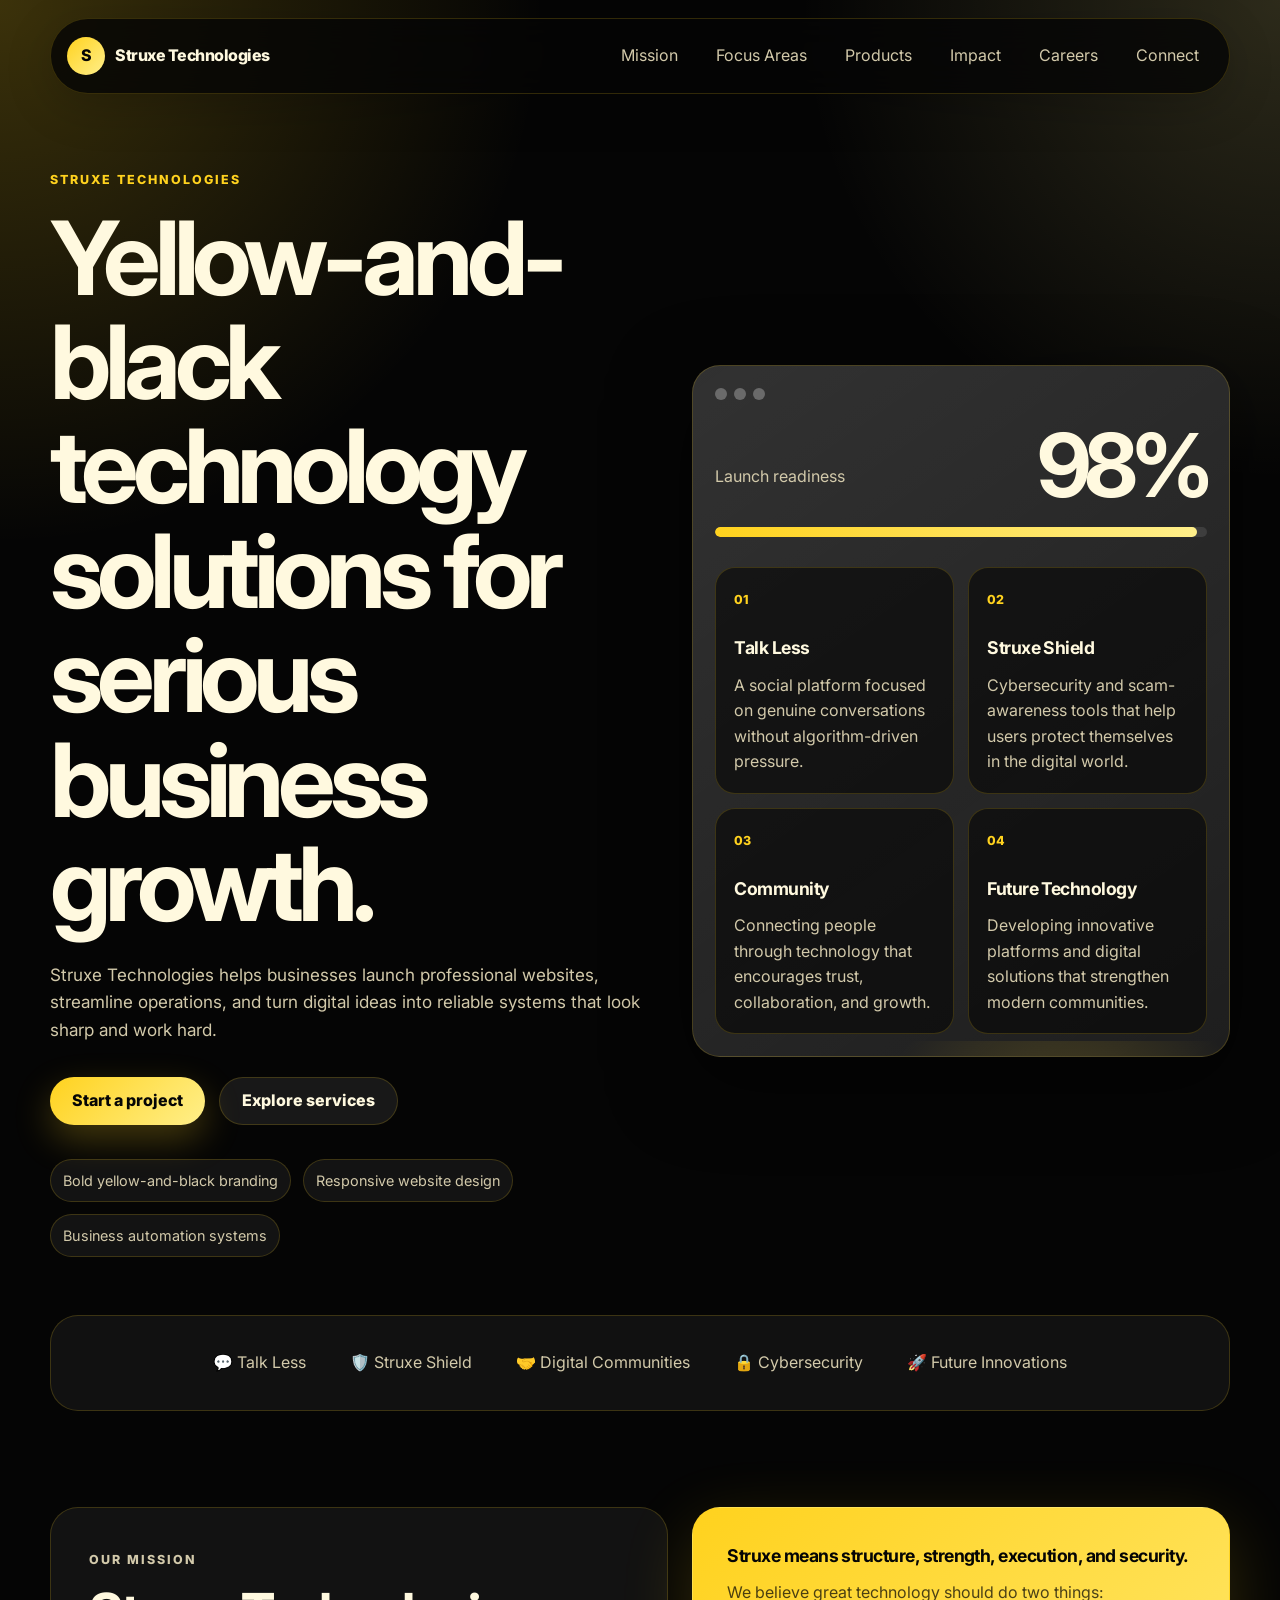
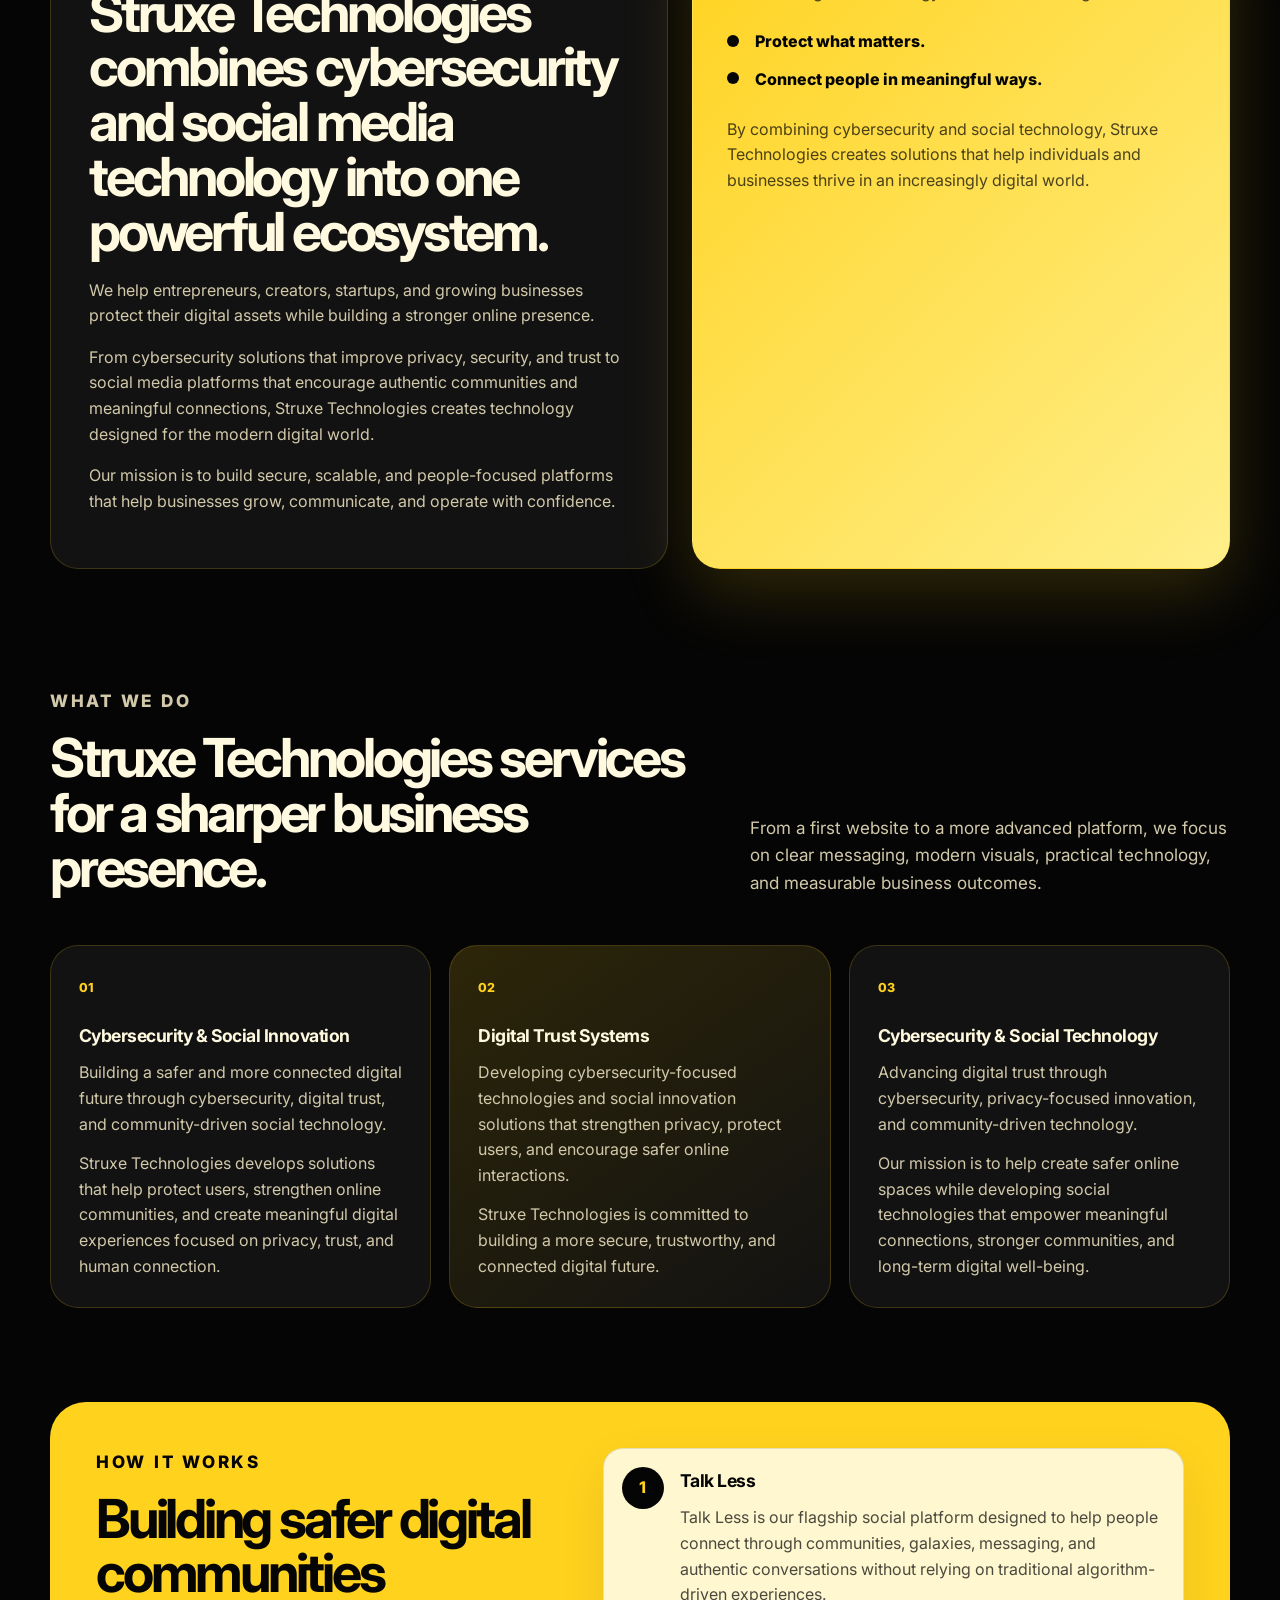
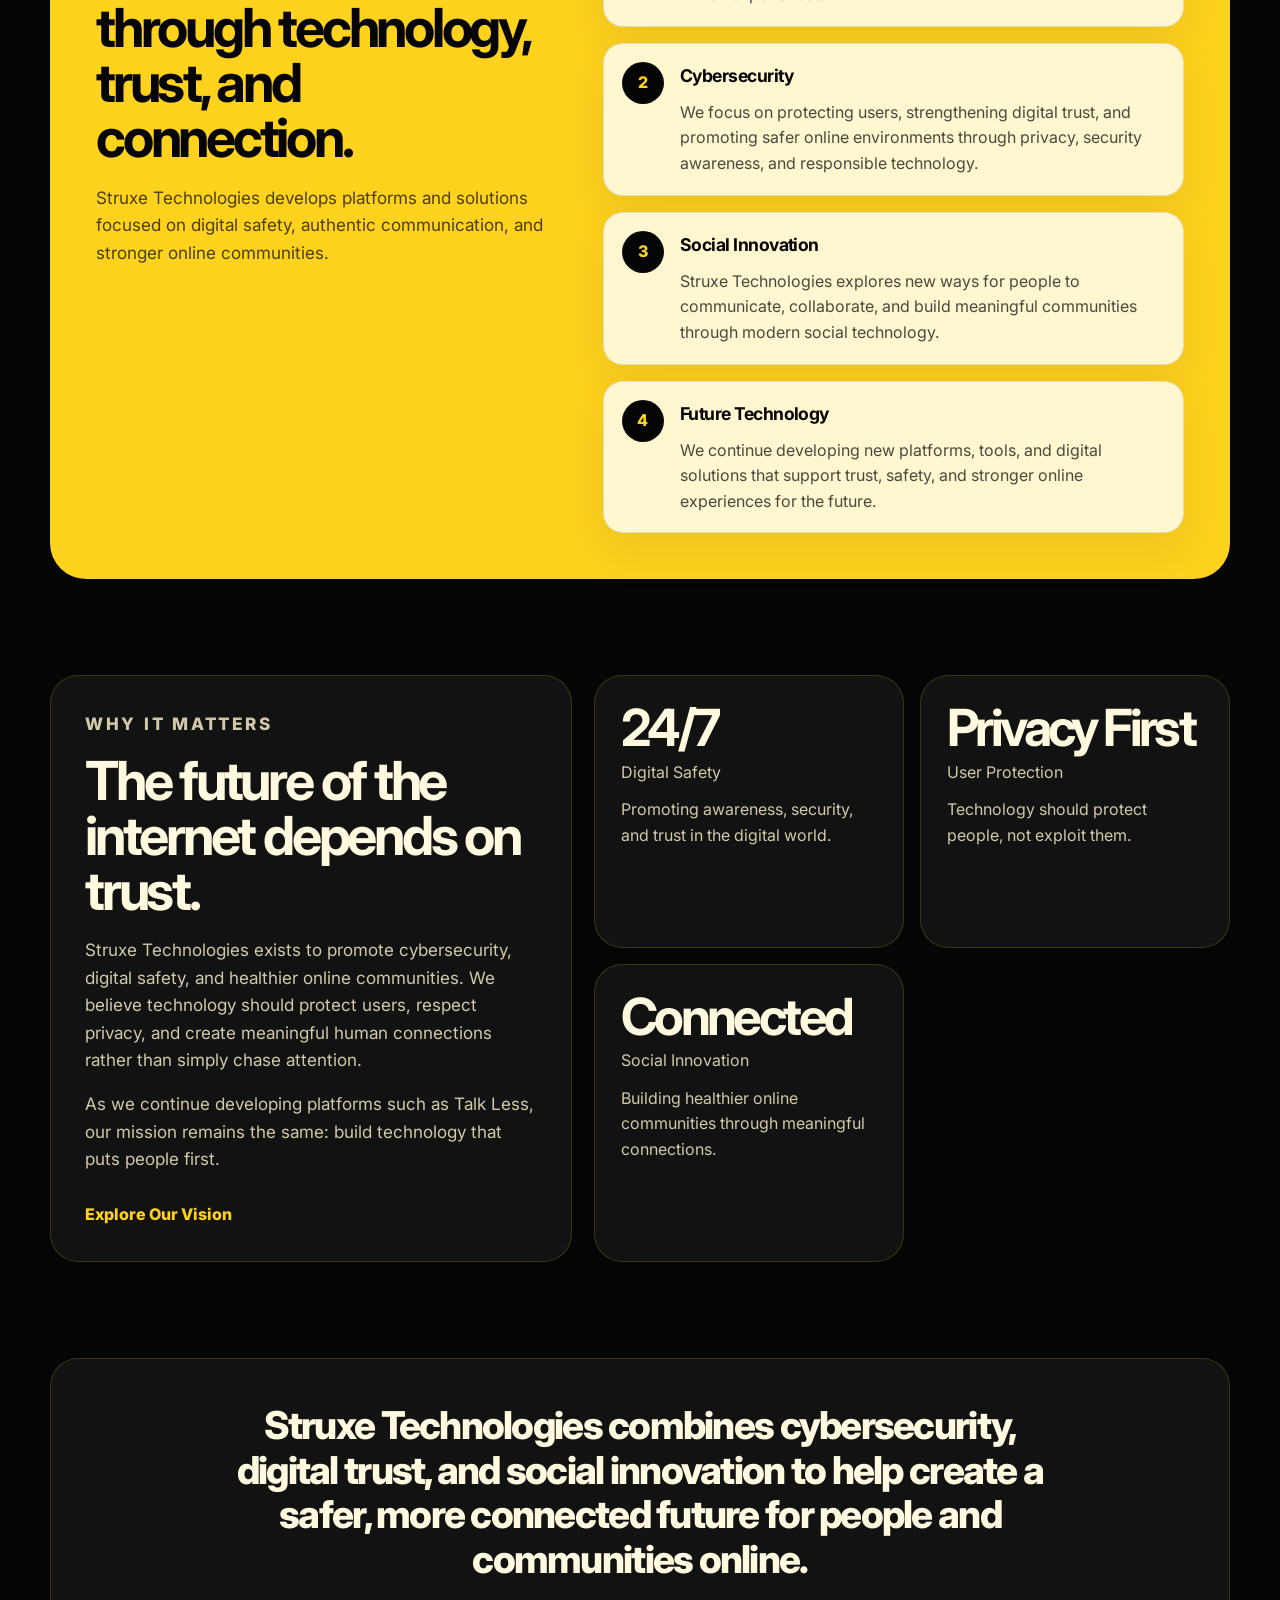
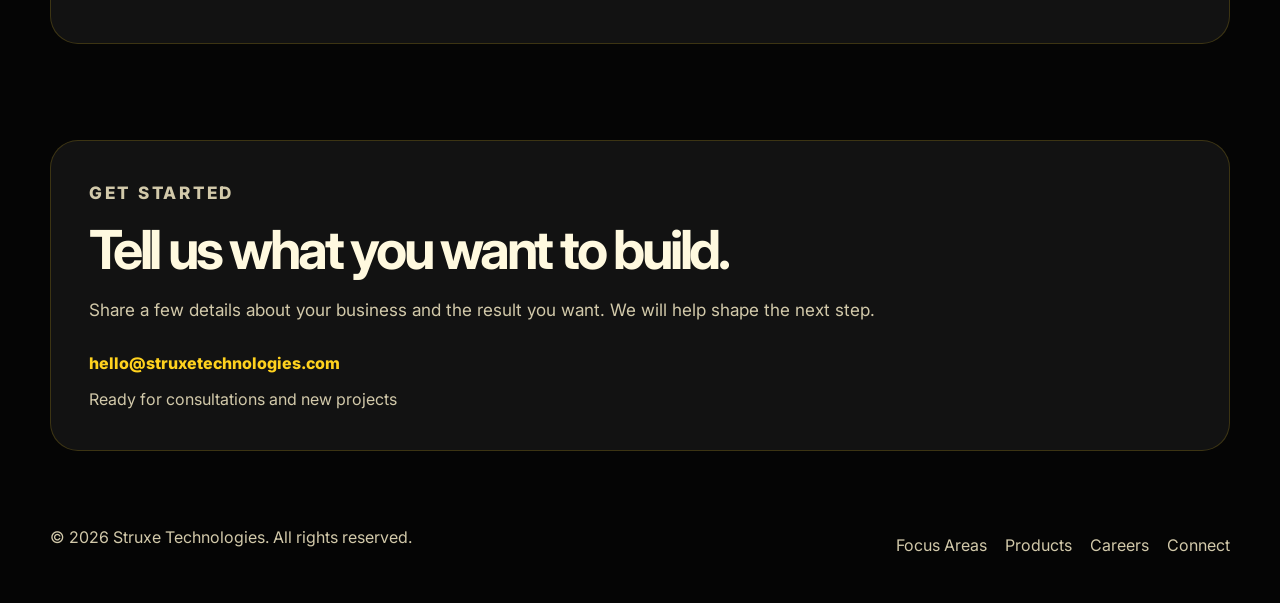
==== commit dd8086ae: "Add careers page Co-authored-by: struxeofficial-svg <struxeofficial-svg@users.noreply.github.com>" ====
--- a/index.html
+++ b/index.html
@@ -32,6 +32,7 @@
         <a href="#services">Focus Areas</a>
         <a href="#process">Products</a>
         <a href="#work">Impact</a>
+        <a href="careers.html">Careers</a>
         <a href="#contact">Connect</a>
       </nav>
     </header>
@@ -316,6 +317,7 @@
       <div>
         <a href="#services">Focus Areas</a>
         <a href="#process">Products</a>
+        <a href="careers.html">Careers</a>
         <a href="#contact">Connect</a>
       </div>
     </footer>
--- a/styles.css
+++ b/styles.css
@@ -113,7 +113,8 @@
 }
 
 .site-nav a:hover,
-.site-nav a:focus-visible {
+.site-nav a:focus-visible,
+.site-nav a[aria-current="page"] {
   color: var(--text);
   background: rgba(255, 255, 255, 0.08);
   outline: none;
@@ -601,6 +602,86 @@
 
 .contact-details span {
   color: var(--muted);
+}
+
+.page-hero {
+  padding: 98px 0 54px;
+}
+
+.page-hero h1 {
+  max-width: 960px;
+}
+
+.page-hero p:not(.eyebrow) {
+  max-width: 760px;
+  color: var(--muted);
+  font-size: 1.12rem;
+}
+
+.careers-grid {
+  display: grid;
+  grid-template-columns: repeat(3, minmax(0, 1fr));
+  gap: 18px;
+  padding-bottom: 36px;
+}
+
+.career-card,
+.careers-callout,
+.value-card {
+  background: rgba(255, 255, 255, 0.055);
+  border: 1px solid var(--line);
+  border-radius: var(--radius-lg);
+}
+
+.career-card {
+  min-height: 285px;
+  padding: 28px;
+}
+
+.career-card:nth-child(2) {
+  background: linear-gradient(145deg, rgba(255, 210, 30, 0.16), rgba(255, 255, 255, 0.055));
+}
+
+.career-card h2 {
+  margin-bottom: 12px;
+  font-size: clamp(1.6rem, 3vw, 2.5rem);
+}
+
+.career-card p,
+.careers-callout p,
+.value-card span {
+  color: var(--muted);
+}
+
+.careers-callout {
+  display: grid;
+  grid-template-columns: minmax(0, 0.72fr) minmax(320px, 1fr);
+  gap: 28px;
+  align-items: end;
+  padding: 34px;
+}
+
+.careers-callout p {
+  margin-bottom: 0;
+  font-size: 1.07rem;
+}
+
+.values {
+  display: grid;
+  grid-template-columns: repeat(3, minmax(0, 1fr));
+  gap: 18px;
+  padding: 36px 0 72px;
+}
+
+.value-card {
+  display: grid;
+  gap: 10px;
+  padding: 24px;
+}
+
+.value-card strong {
+  color: var(--brand);
+  font-size: 1.1rem;
 }
 
 .site-footer {
@@ -662,6 +743,7 @@
   .split,
   .process,
   .results,
+  .careers-callout,
   .contact {
     grid-template-columns: 1fr;
   }
@@ -672,6 +754,11 @@
   }
 
   .service-grid {
+    grid-template-columns: 1fr;
+  }
+
+  .careers-grid,
+  .values {
     grid-template-columns: 1fr;
   }
 }
@@ -693,11 +780,16 @@
   }
 
   .process,
+  .careers-callout,
   .contact,
   .testimonial {
     padding: 26px;
   }
 
+  .page-hero {
+    padding-top: 72px;
+  }
+
   .split {
     padding-top: 82px;
   }
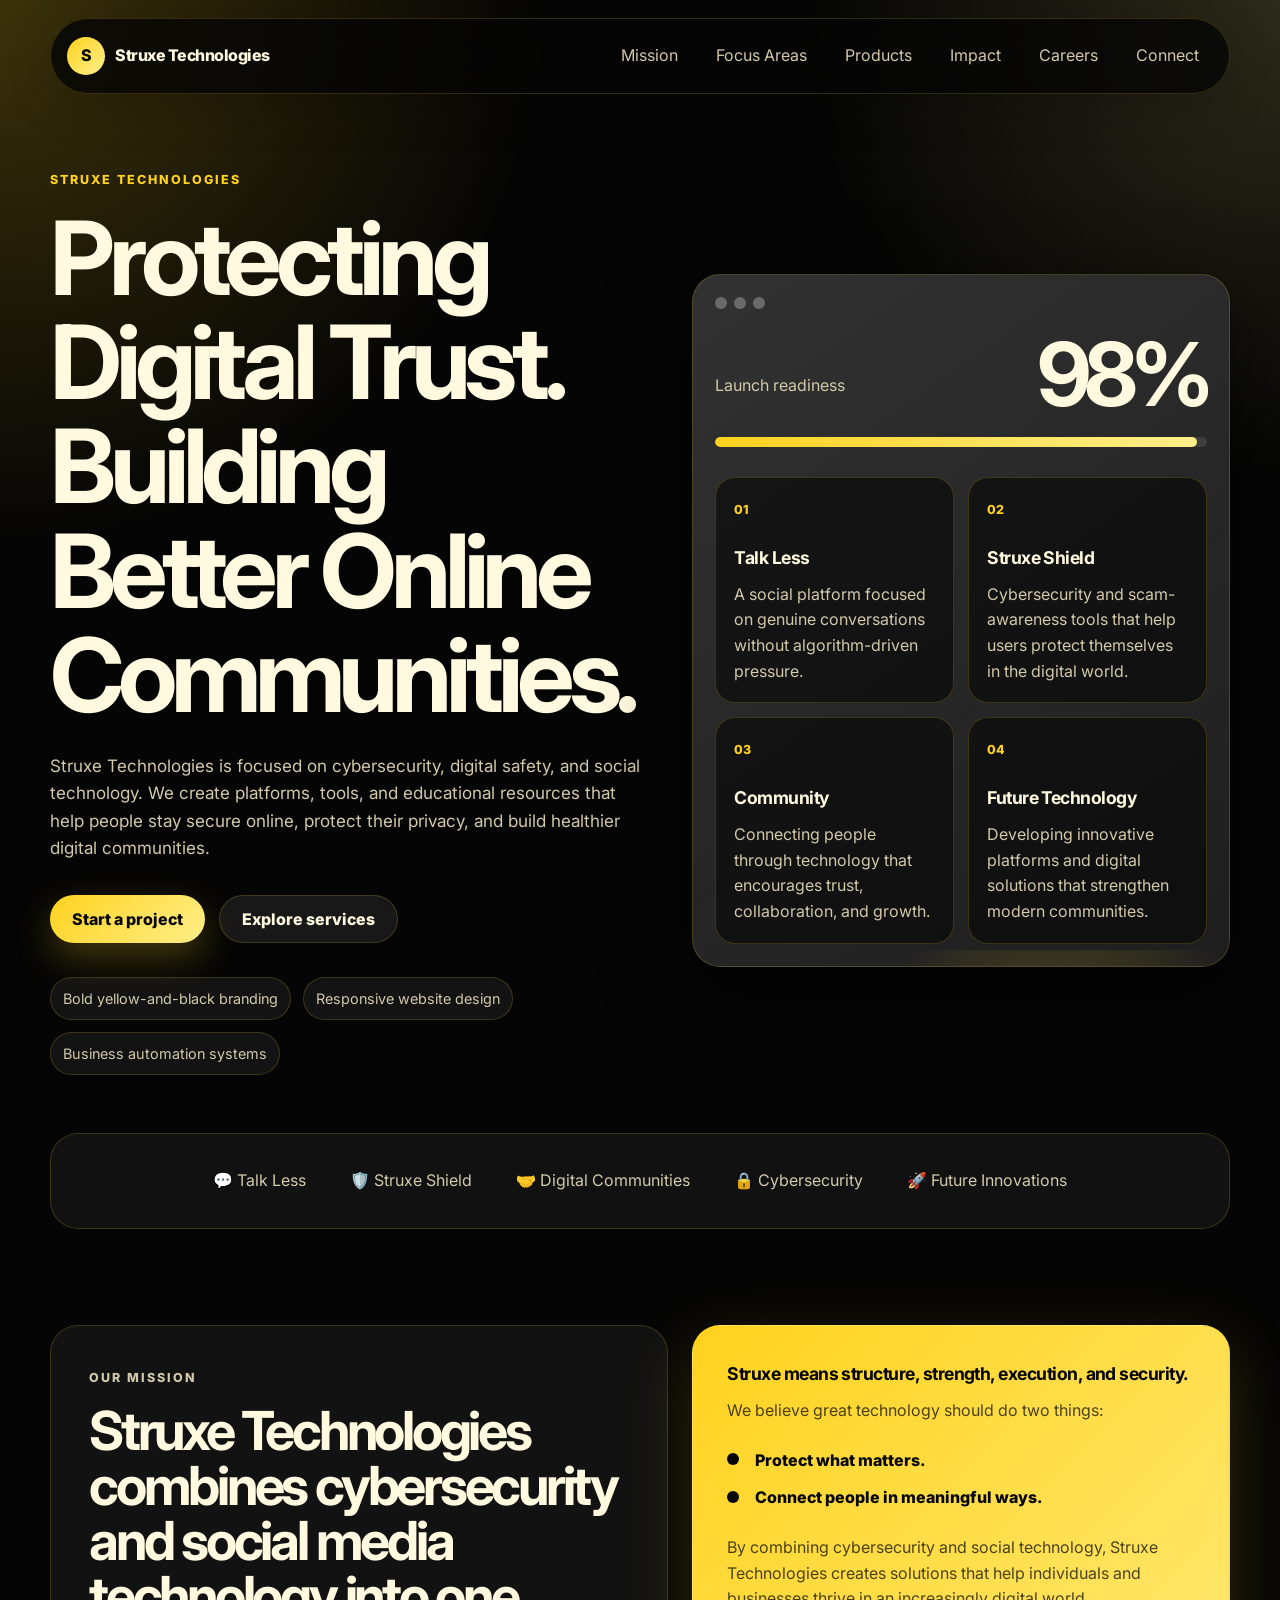
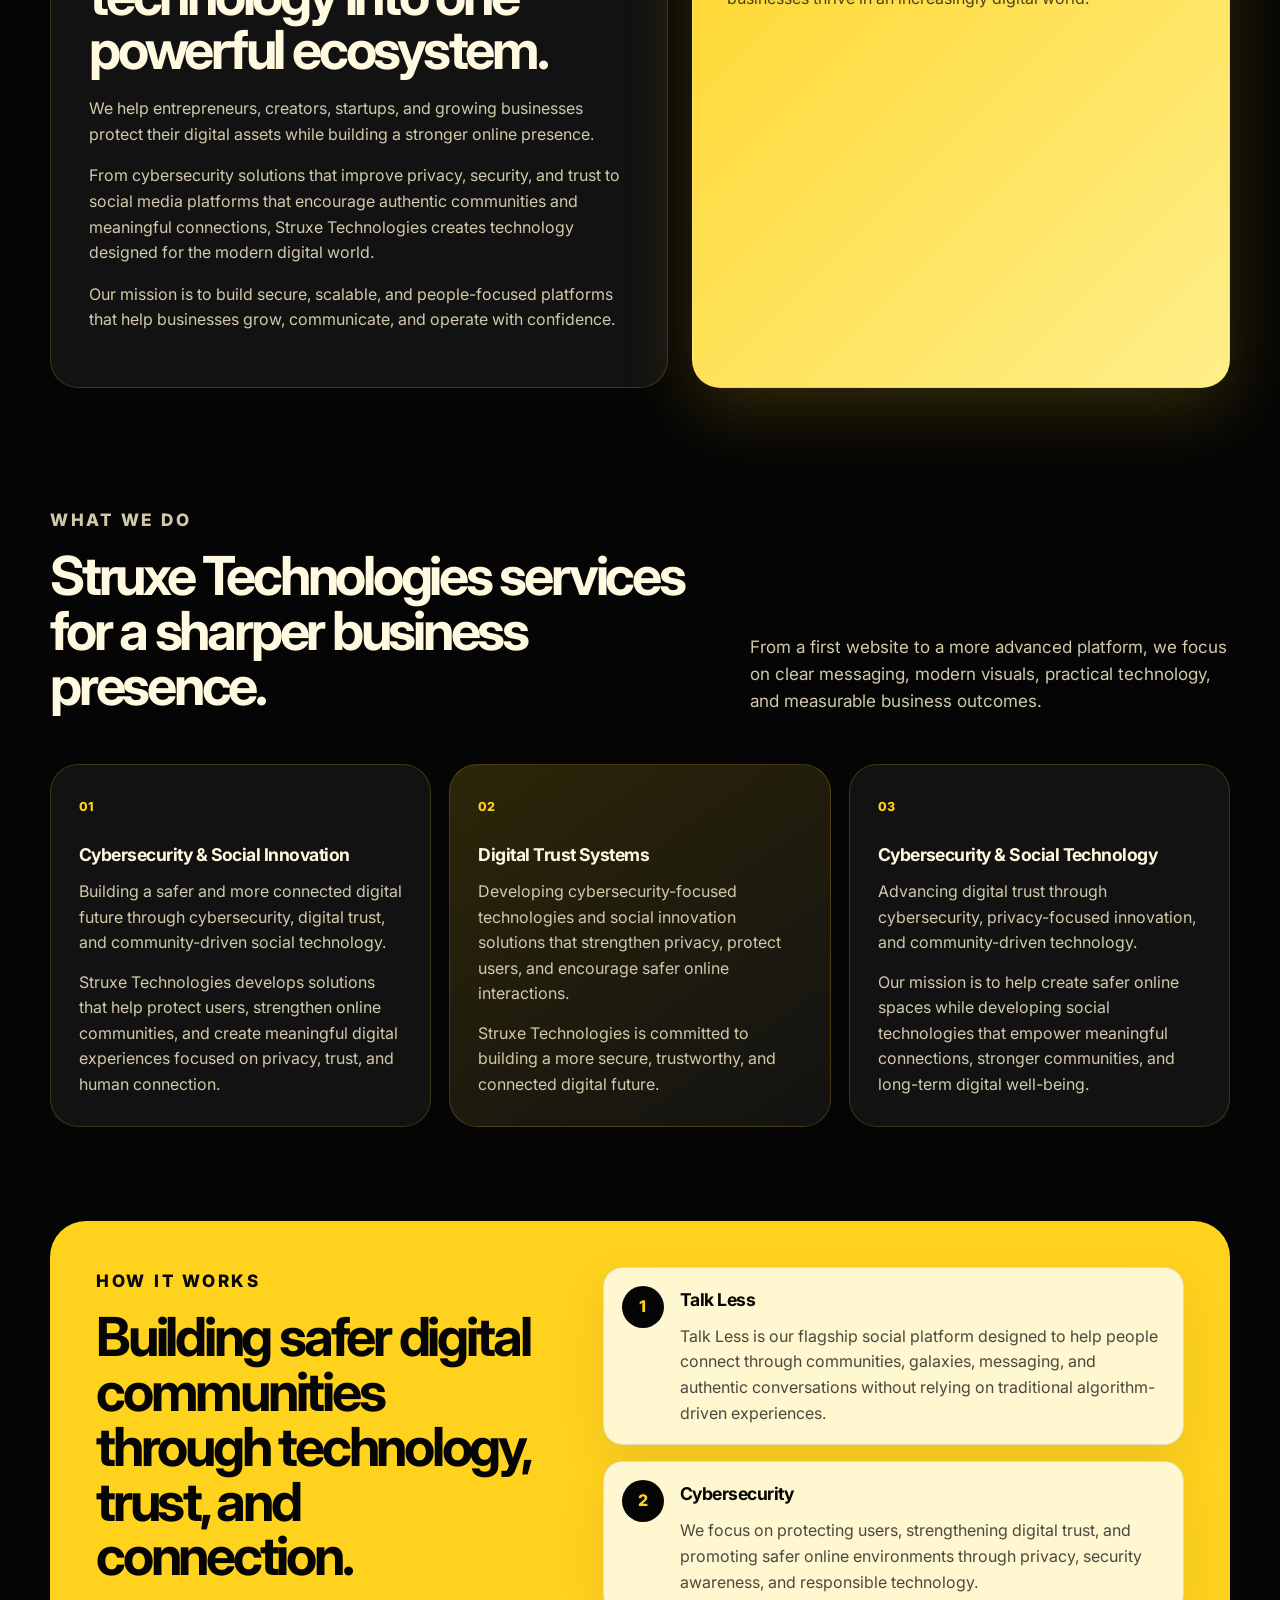
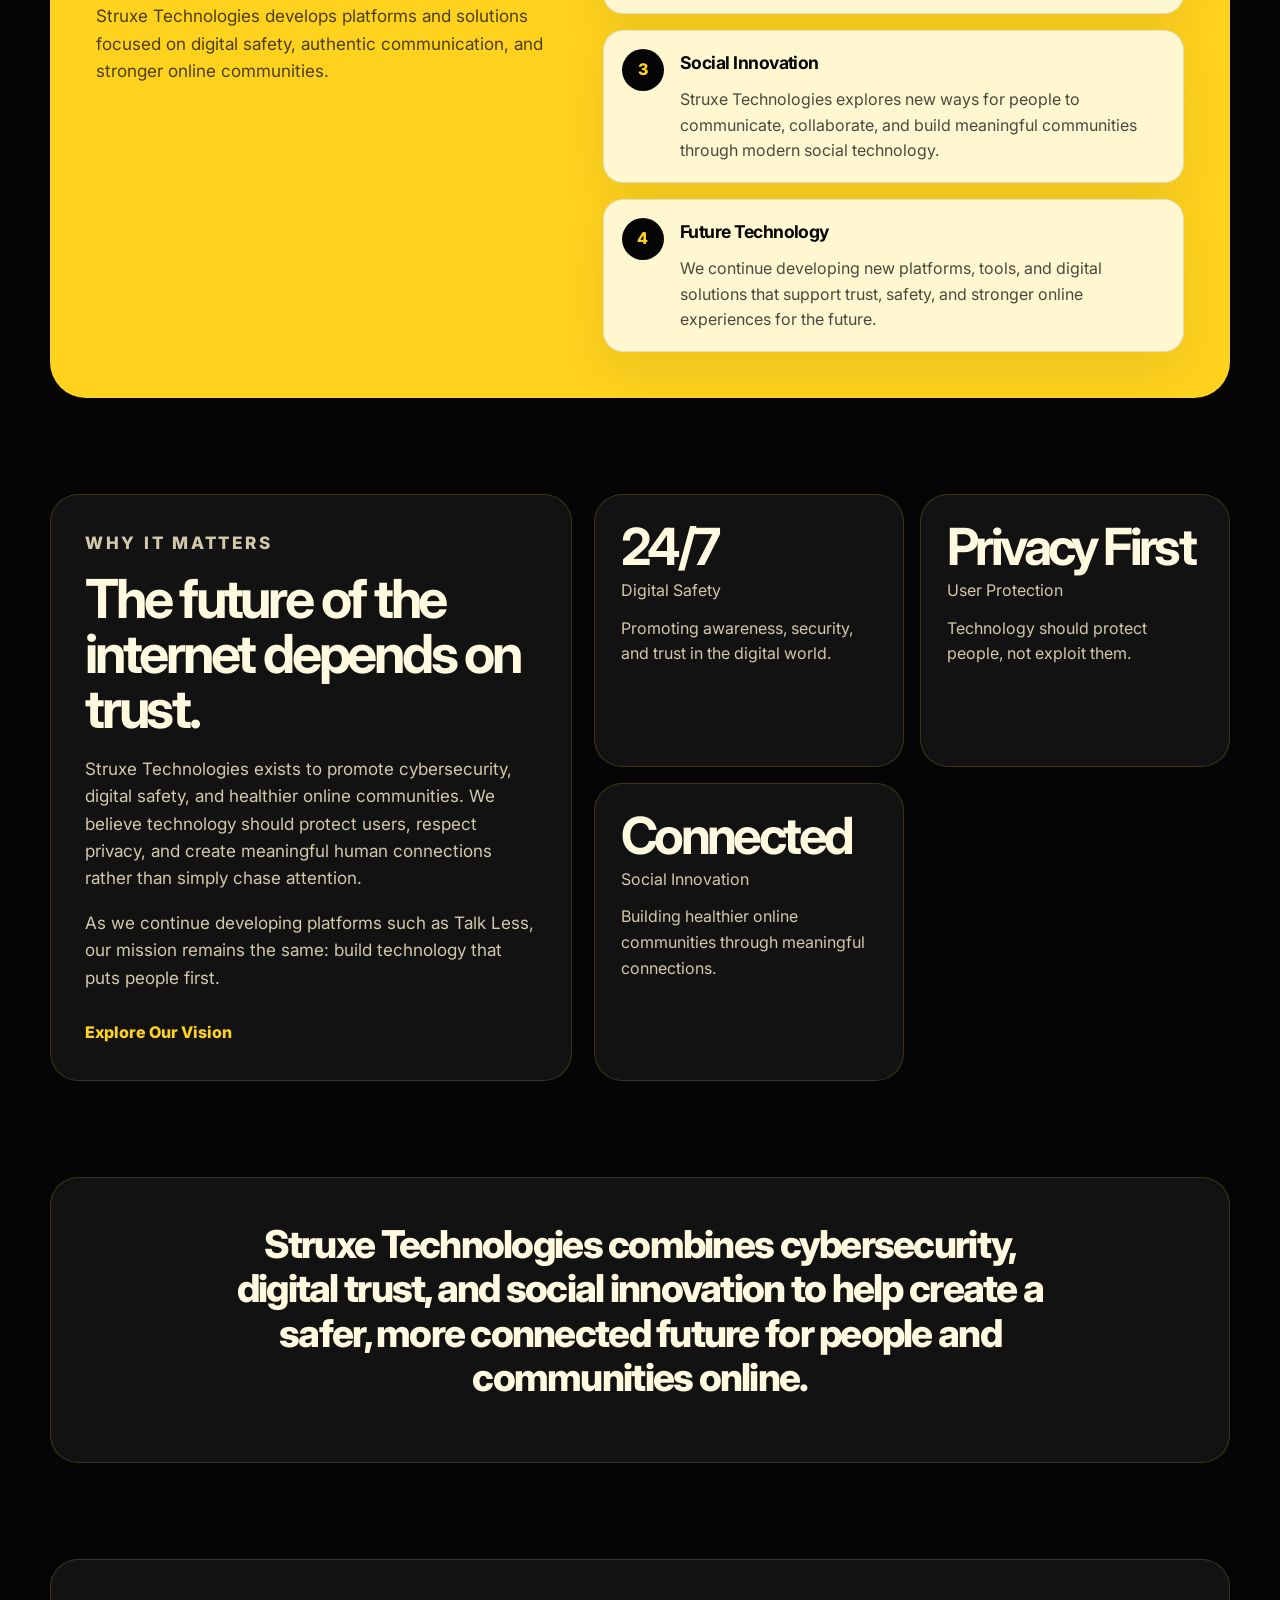
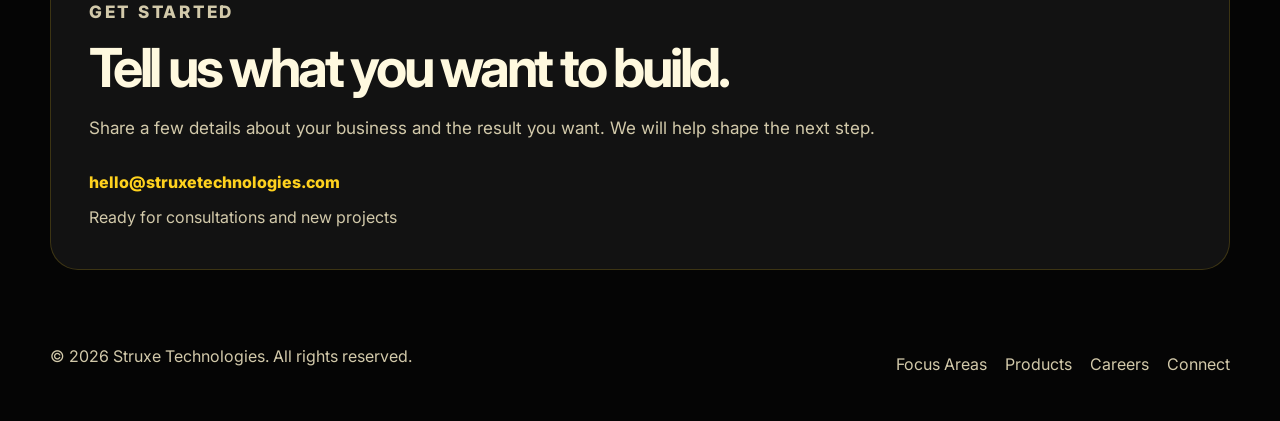
==== commit 5fa408b4: "Update homepage hero messaging Co-authored-by: struxeofficial-svg <struxeofficial-svg@users.noreply." ====
--- a/index.html
+++ b/index.html
@@ -41,10 +41,11 @@
       <section class="hero section">
         <div class="hero-content">
           <p class="eyebrow">Struxe Technologies</p>
-          <h1>Yellow-and-black technology solutions for serious business growth.</h1>
+          <h1>Protecting Digital Trust. Building Better Online Communities.</h1>
           <p class="hero-copy">
-            Struxe Technologies helps businesses launch professional websites, streamline
-            operations, and turn digital ideas into reliable systems that look sharp and work hard.
+            Struxe Technologies is focused on cybersecurity, digital safety, and social technology.
+            We create platforms, tools, and educational resources that help people stay secure
+            online, protect their privacy, and build healthier digital communities.
           </p>
           <div class="hero-actions">
             <a class="button button-primary" href="#contact">Start a project</a>
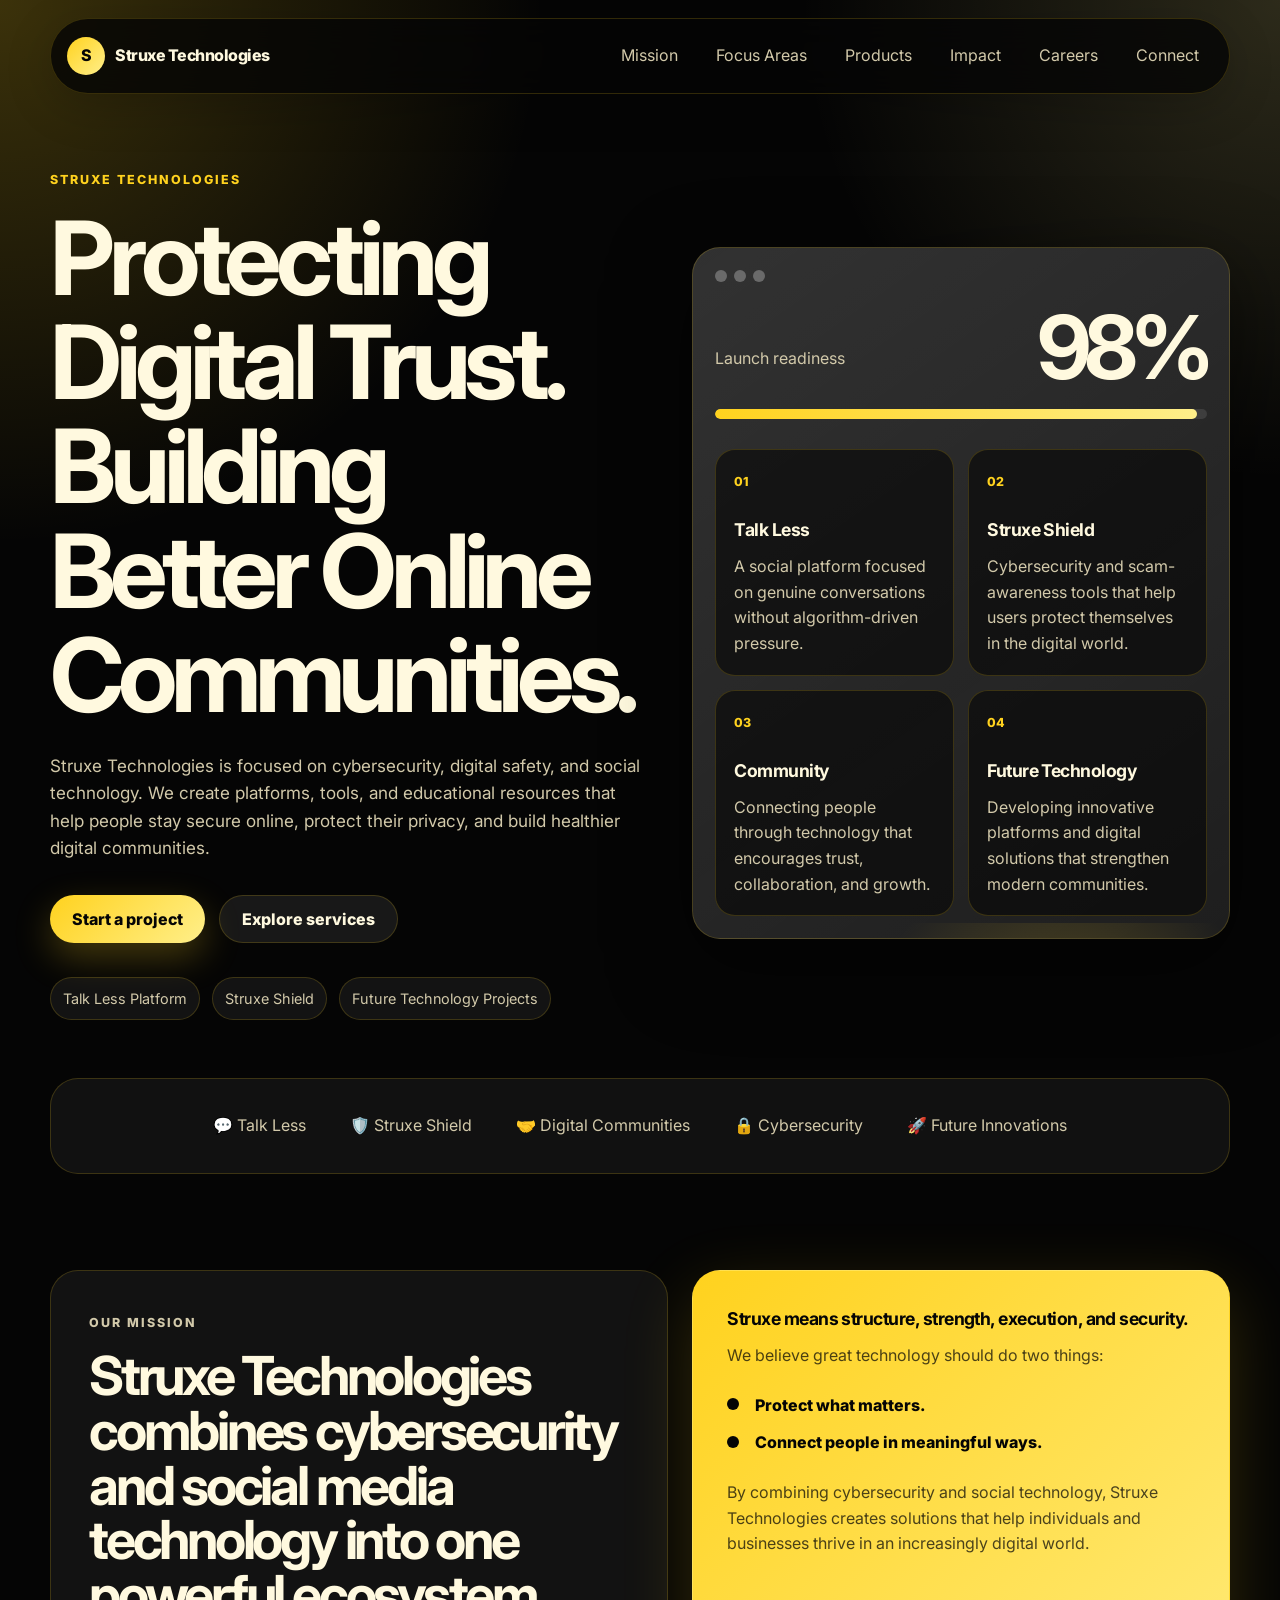
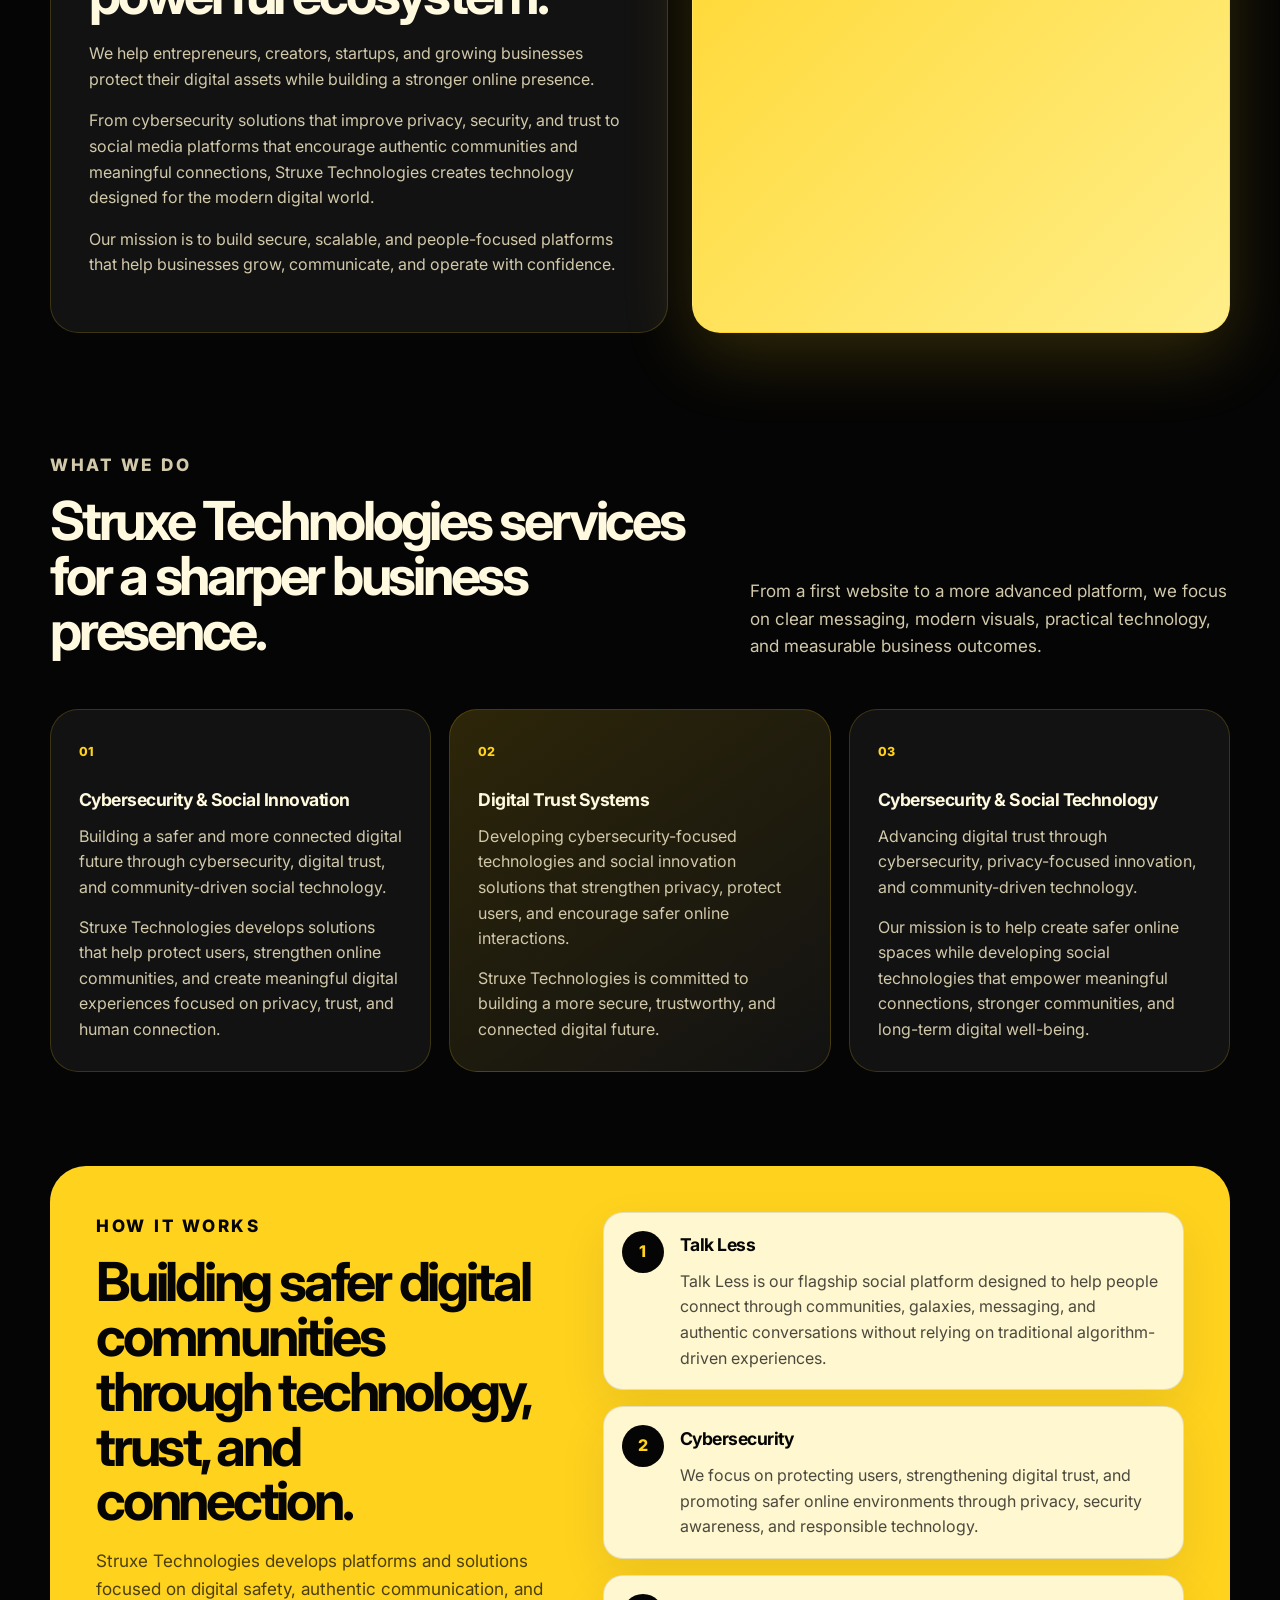
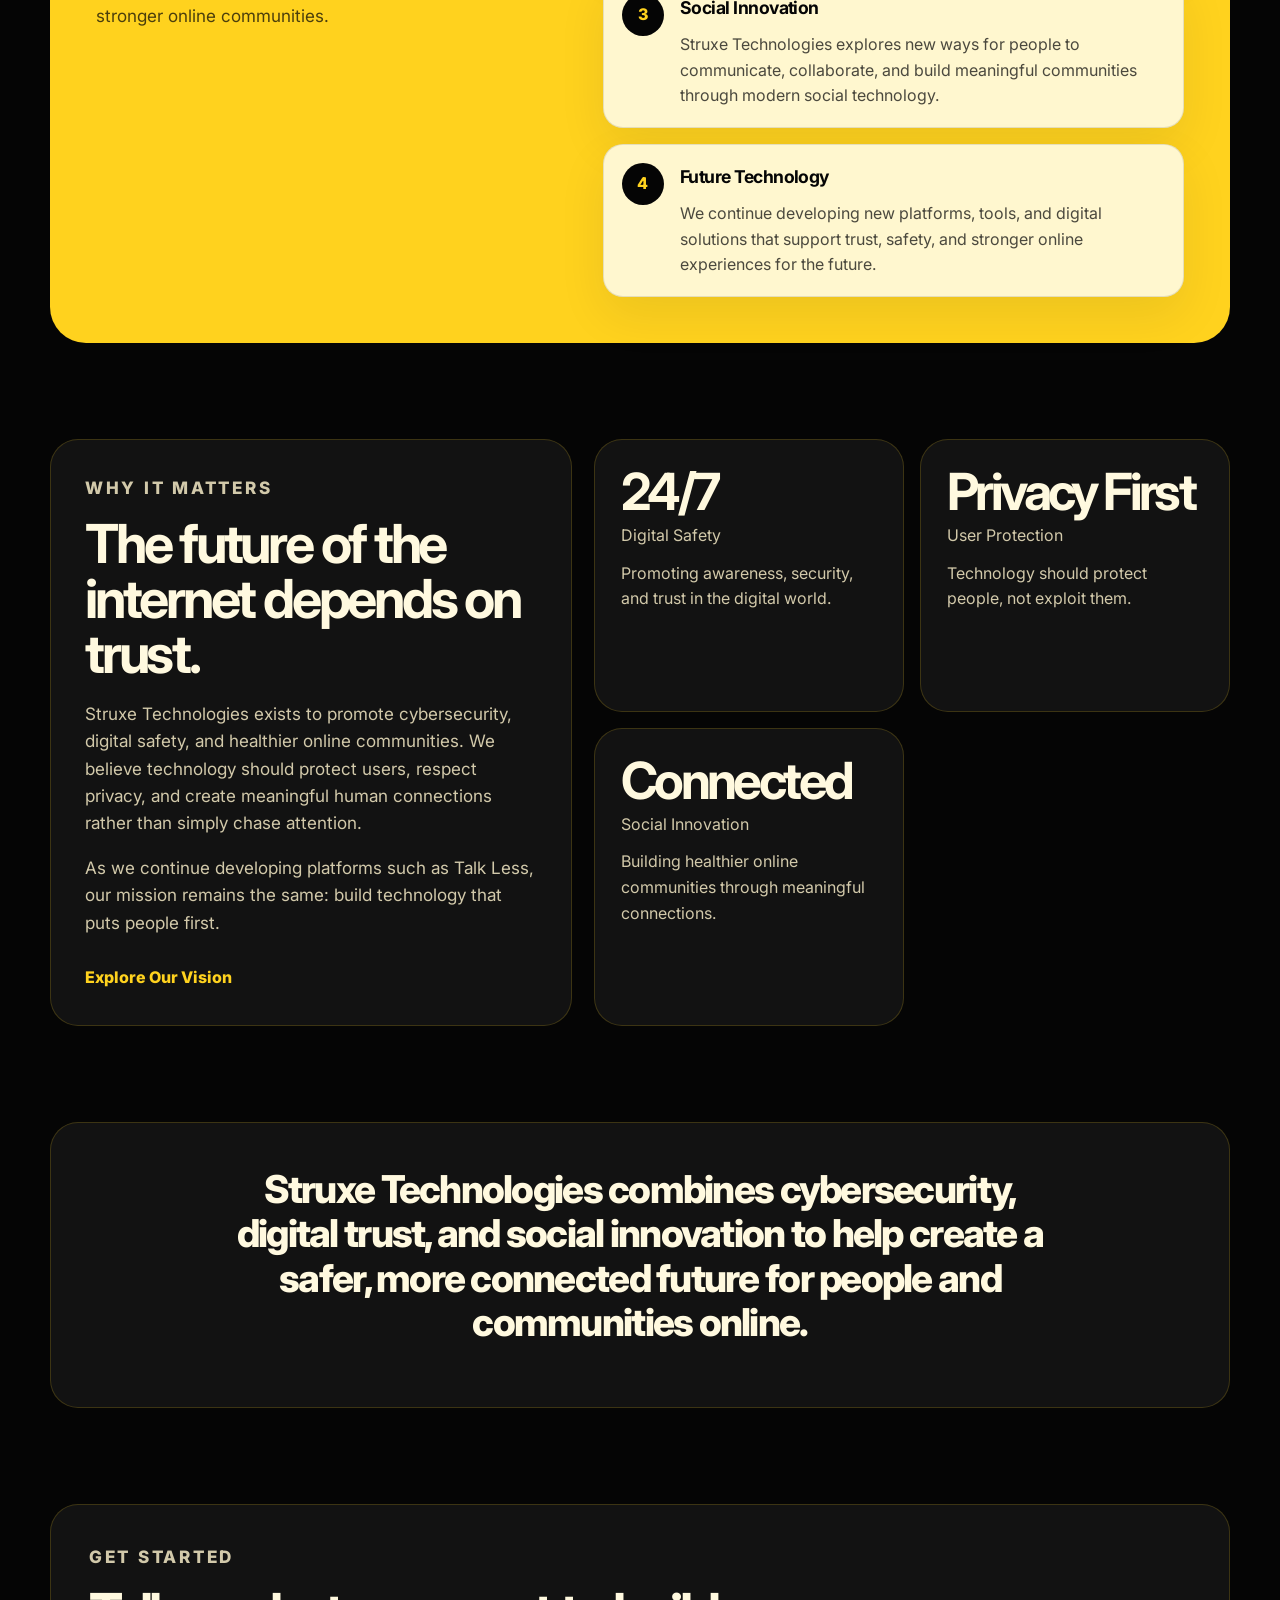
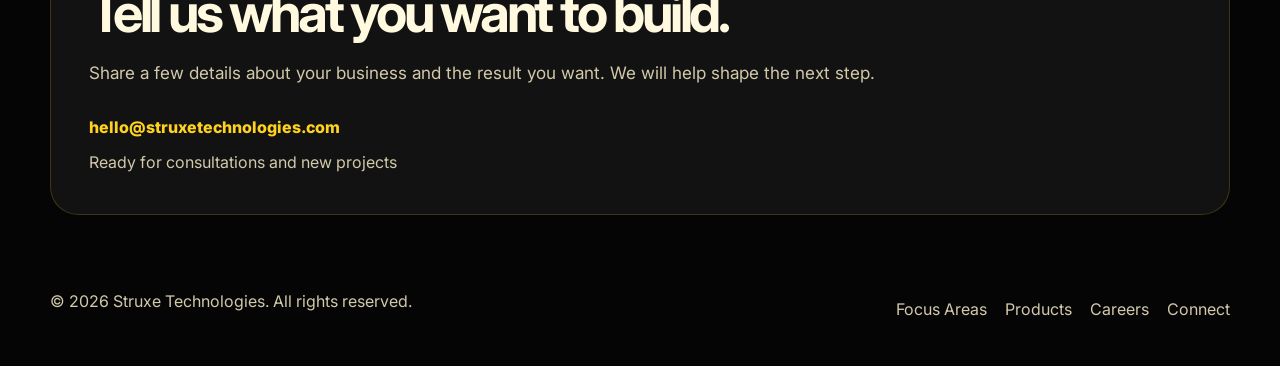
==== commit f200b772: "Update homepage highlight labels Co-authored-by: struxeofficial-svg <struxeofficial-svg@users.norepl" ====
--- a/index.html
+++ b/index.html
@@ -52,9 +52,9 @@
             <a class="button button-secondary" href="#services">Explore services</a>
           </div>
           <div class="trust-bar" aria-label="Business highlights">
-            <span>Bold yellow-and-black branding</span>
-            <span>Responsive website design</span>
-            <span>Business automation systems</span>
+            <span>Talk Less Platform</span>
+            <span>Struxe Shield</span>
+            <span>Future Technology Projects</span>
           </div>
         </div>
 
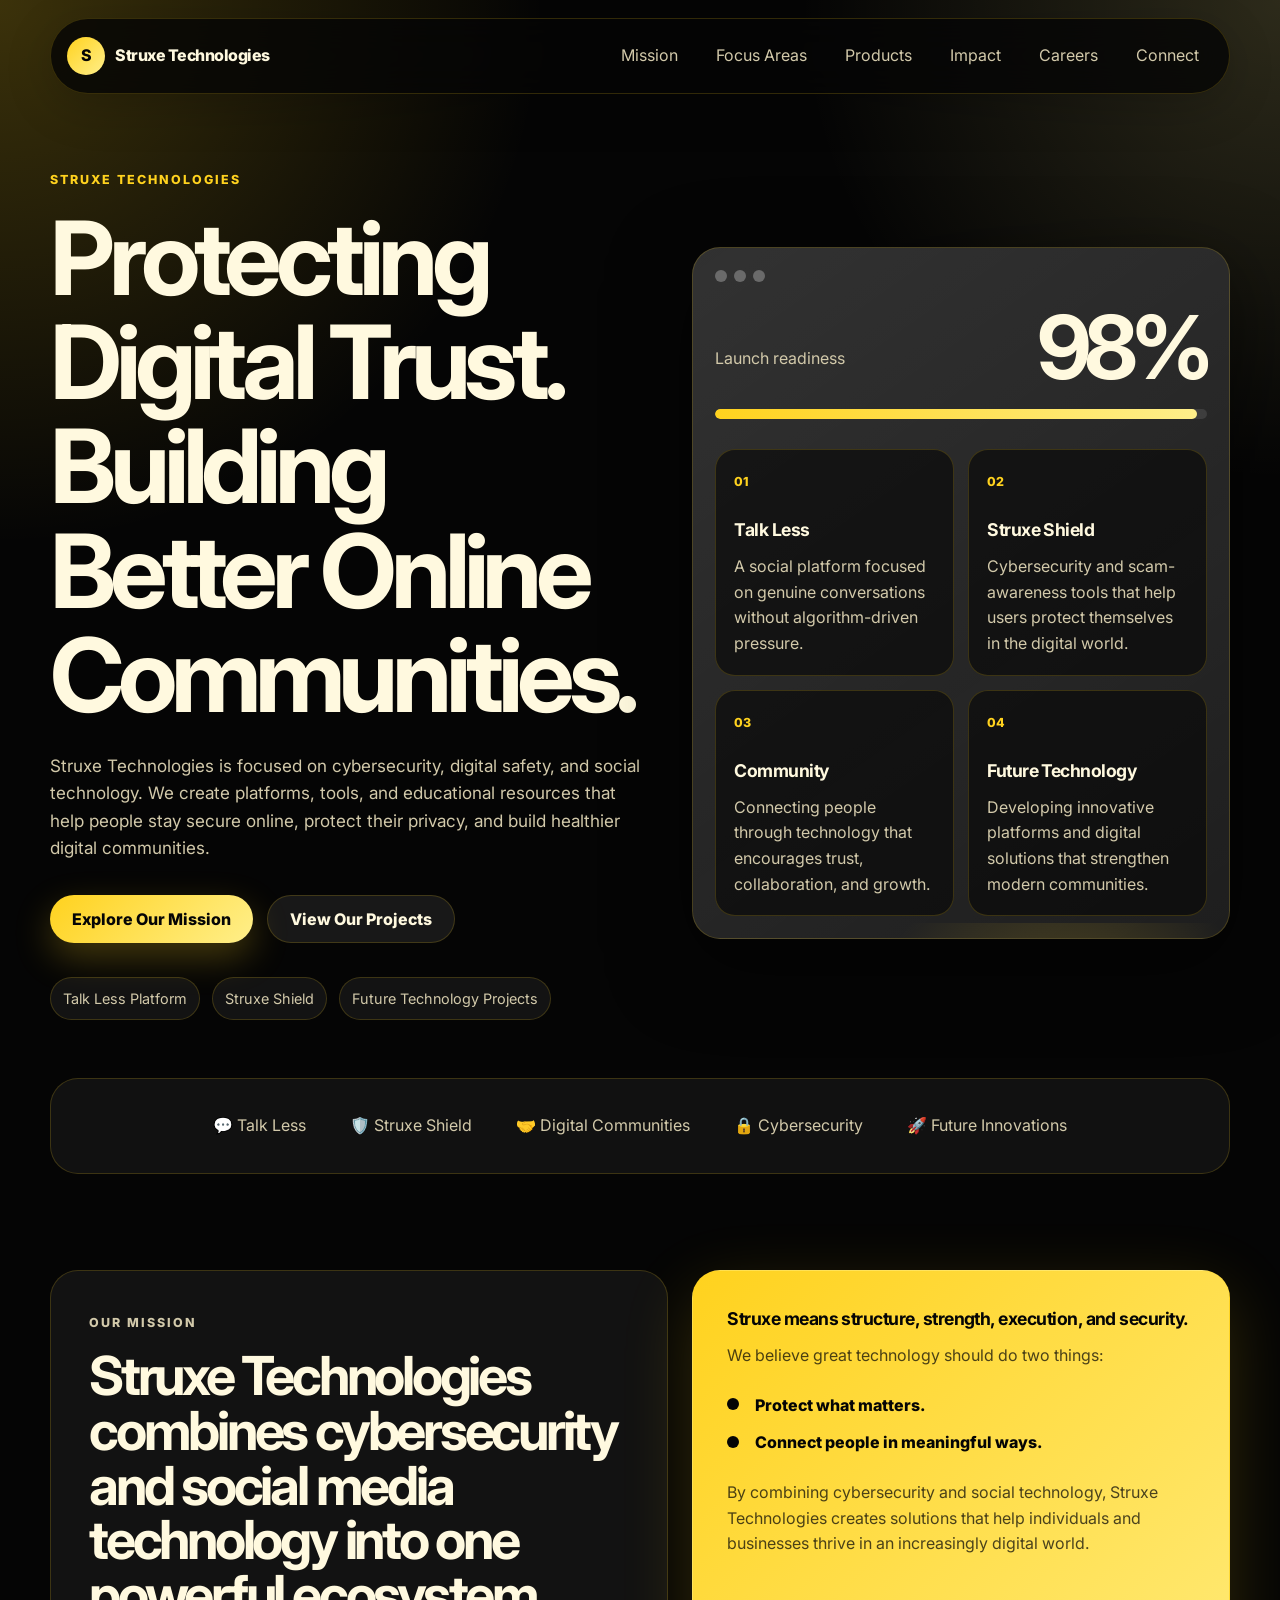
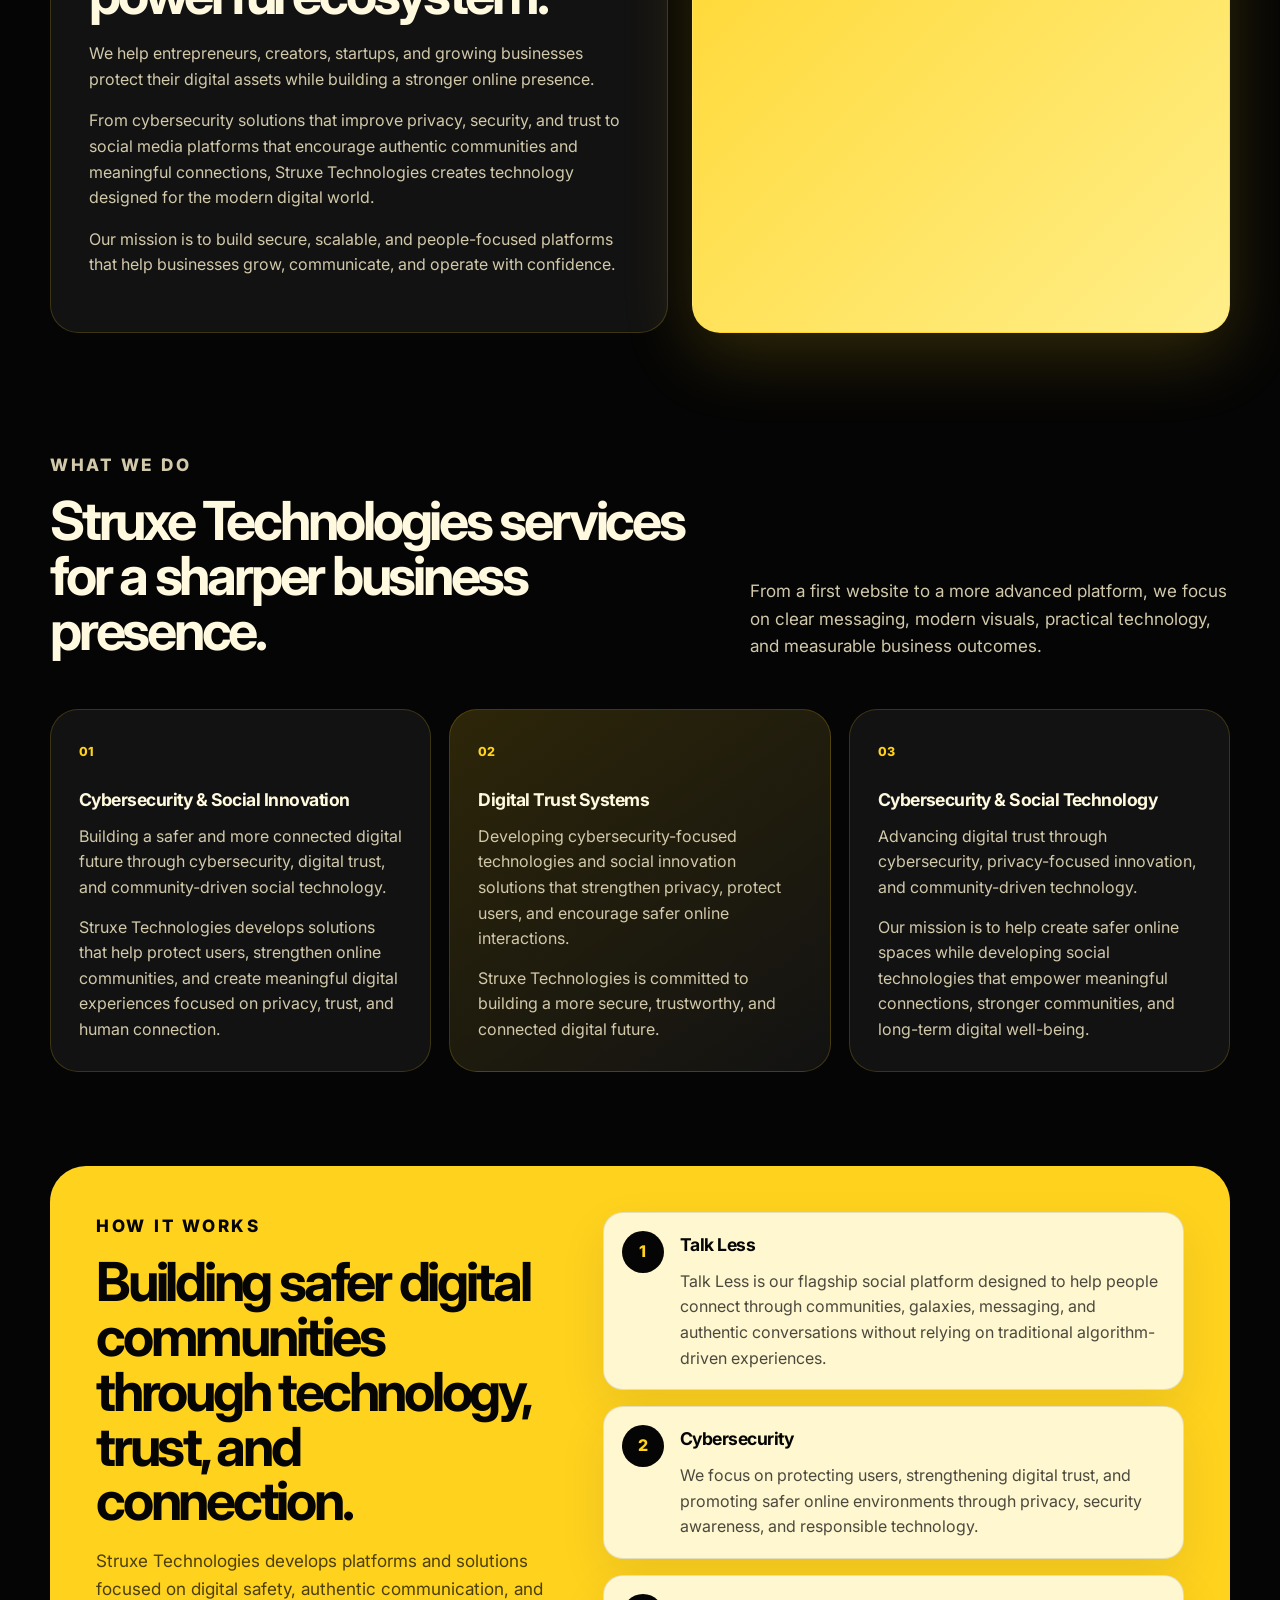
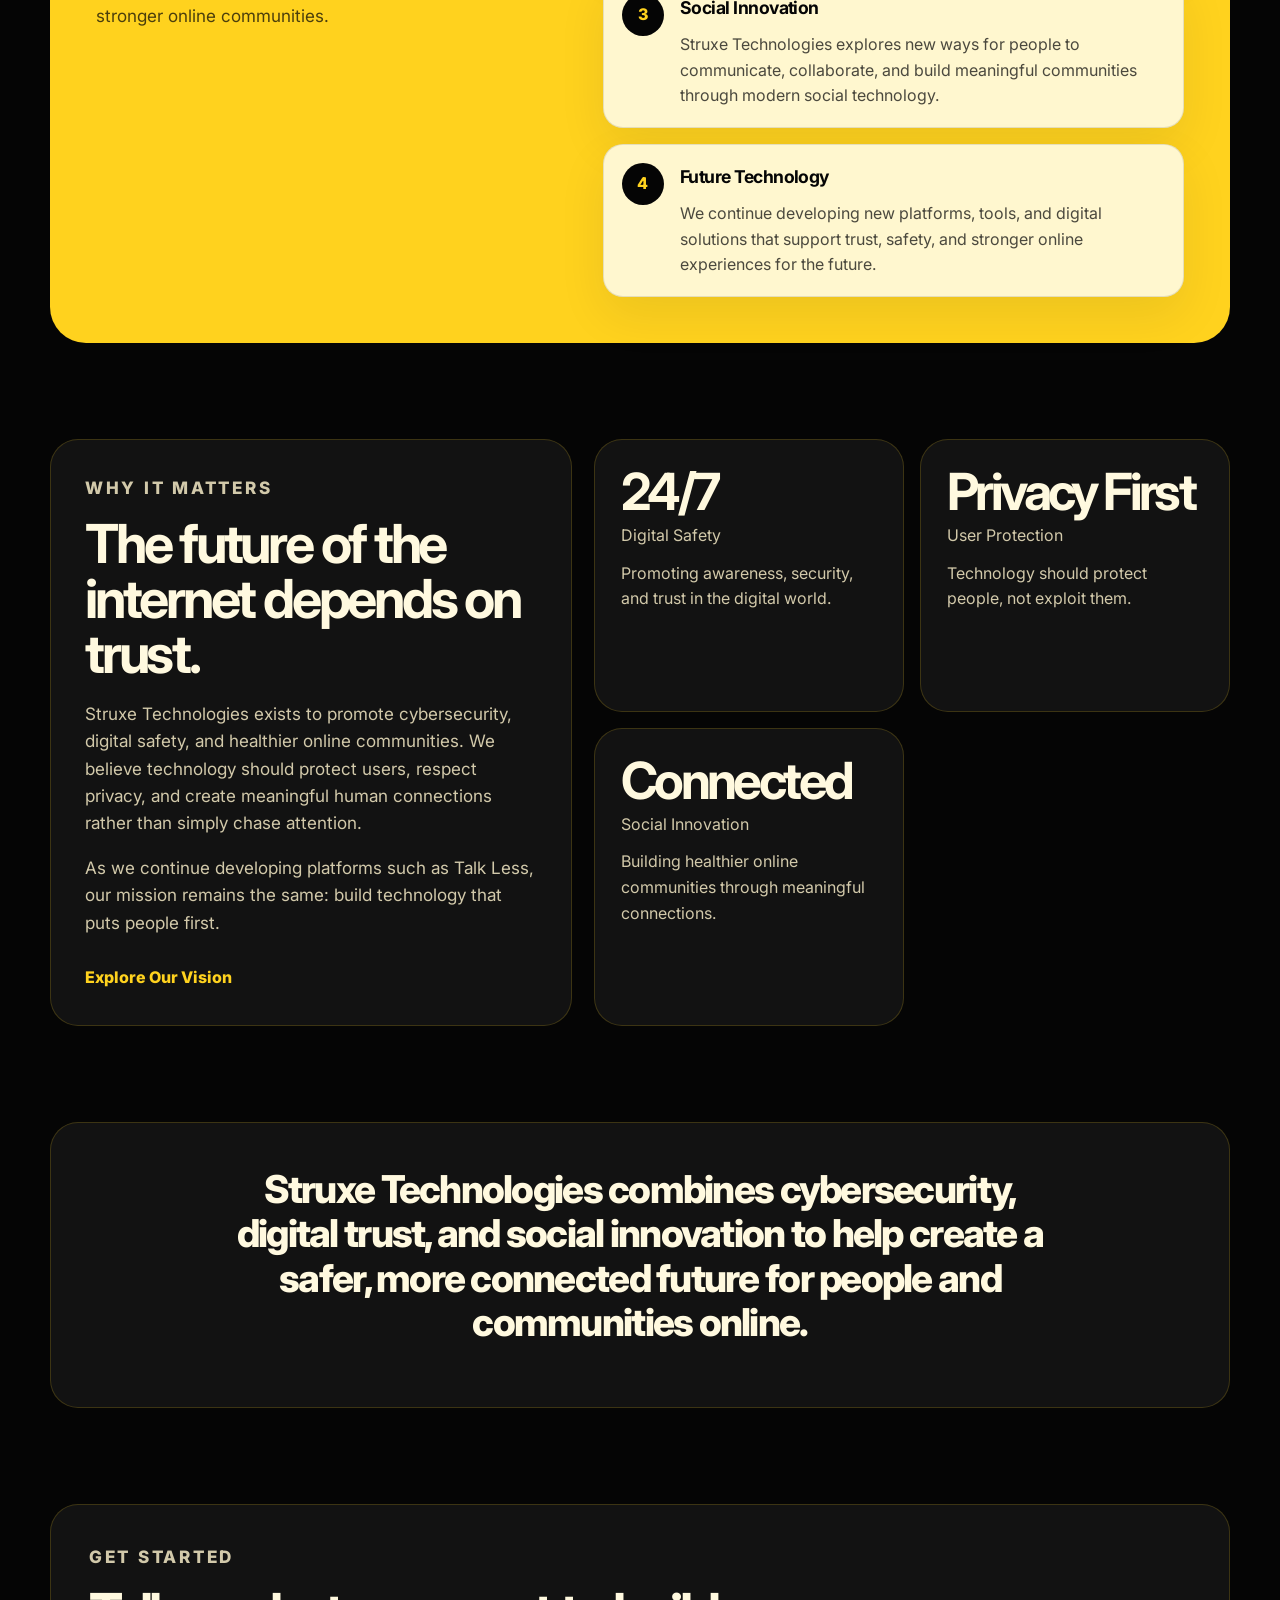
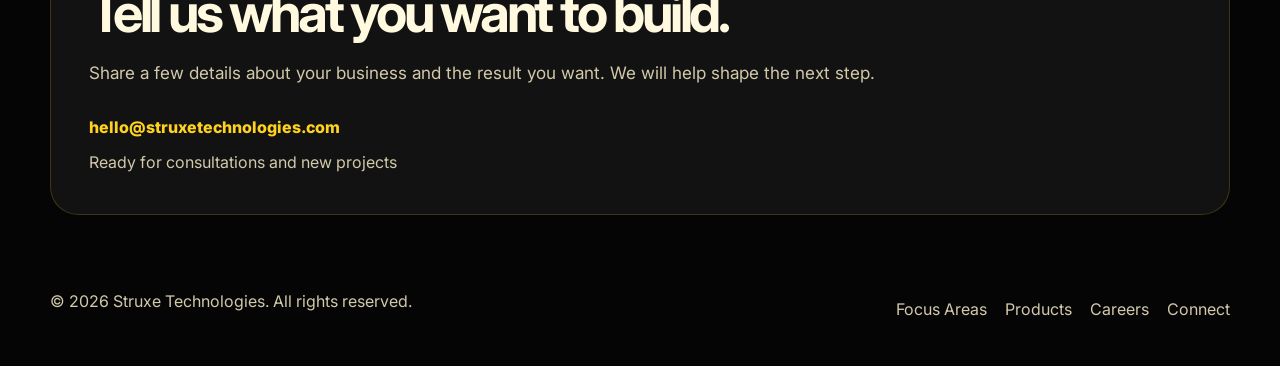
==== commit 58288e67: "Update homepage hero buttons Co-authored-by: struxeofficial-svg <struxeofficial-svg@users.noreply.gi" ====
--- a/index.html
+++ b/index.html
@@ -48,8 +48,8 @@
             online, protect their privacy, and build healthier digital communities.
           </p>
           <div class="hero-actions">
-            <a class="button button-primary" href="#contact">Start a project</a>
-            <a class="button button-secondary" href="#services">Explore services</a>
+            <a class="button button-primary" href="#about">Explore Our Mission</a>
+            <a class="button button-secondary" href="#process">View Our Projects</a>
           </div>
           <div class="trust-bar" aria-label="Business highlights">
             <span>Talk Less Platform</span>
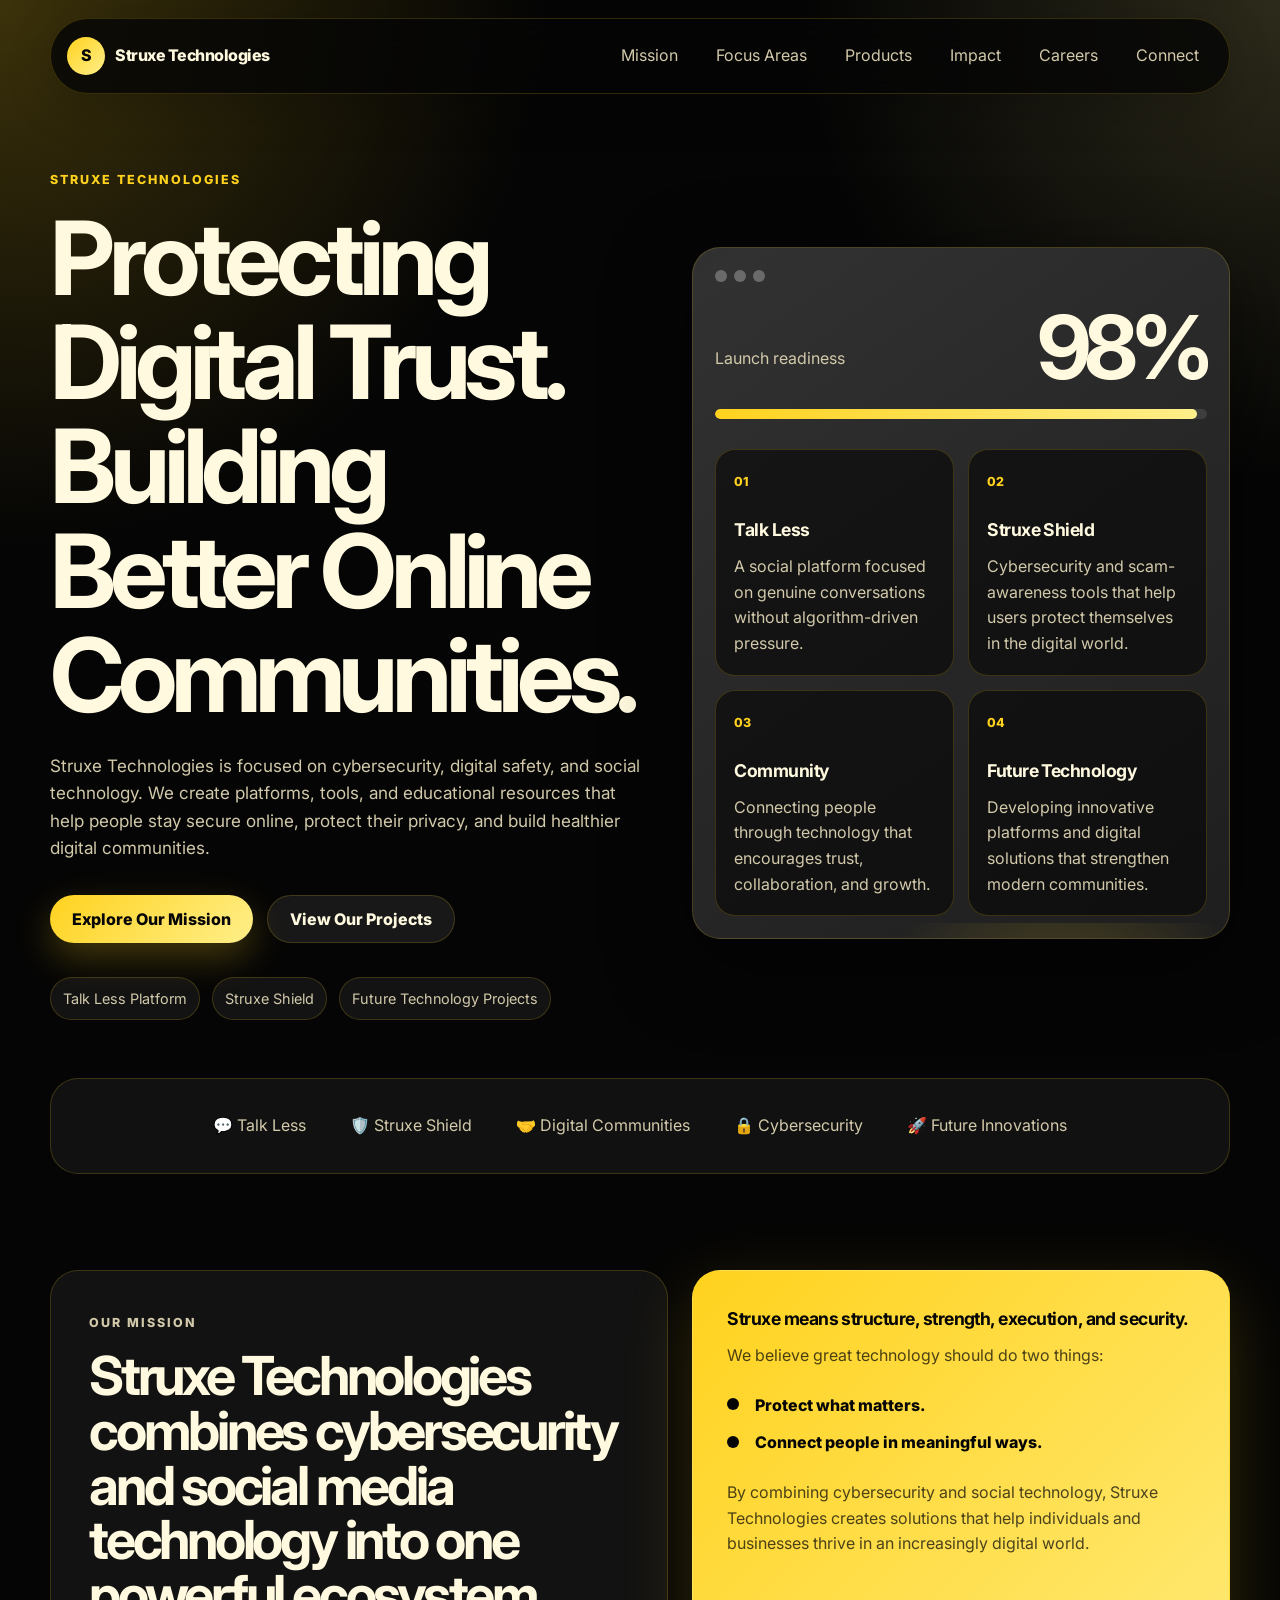
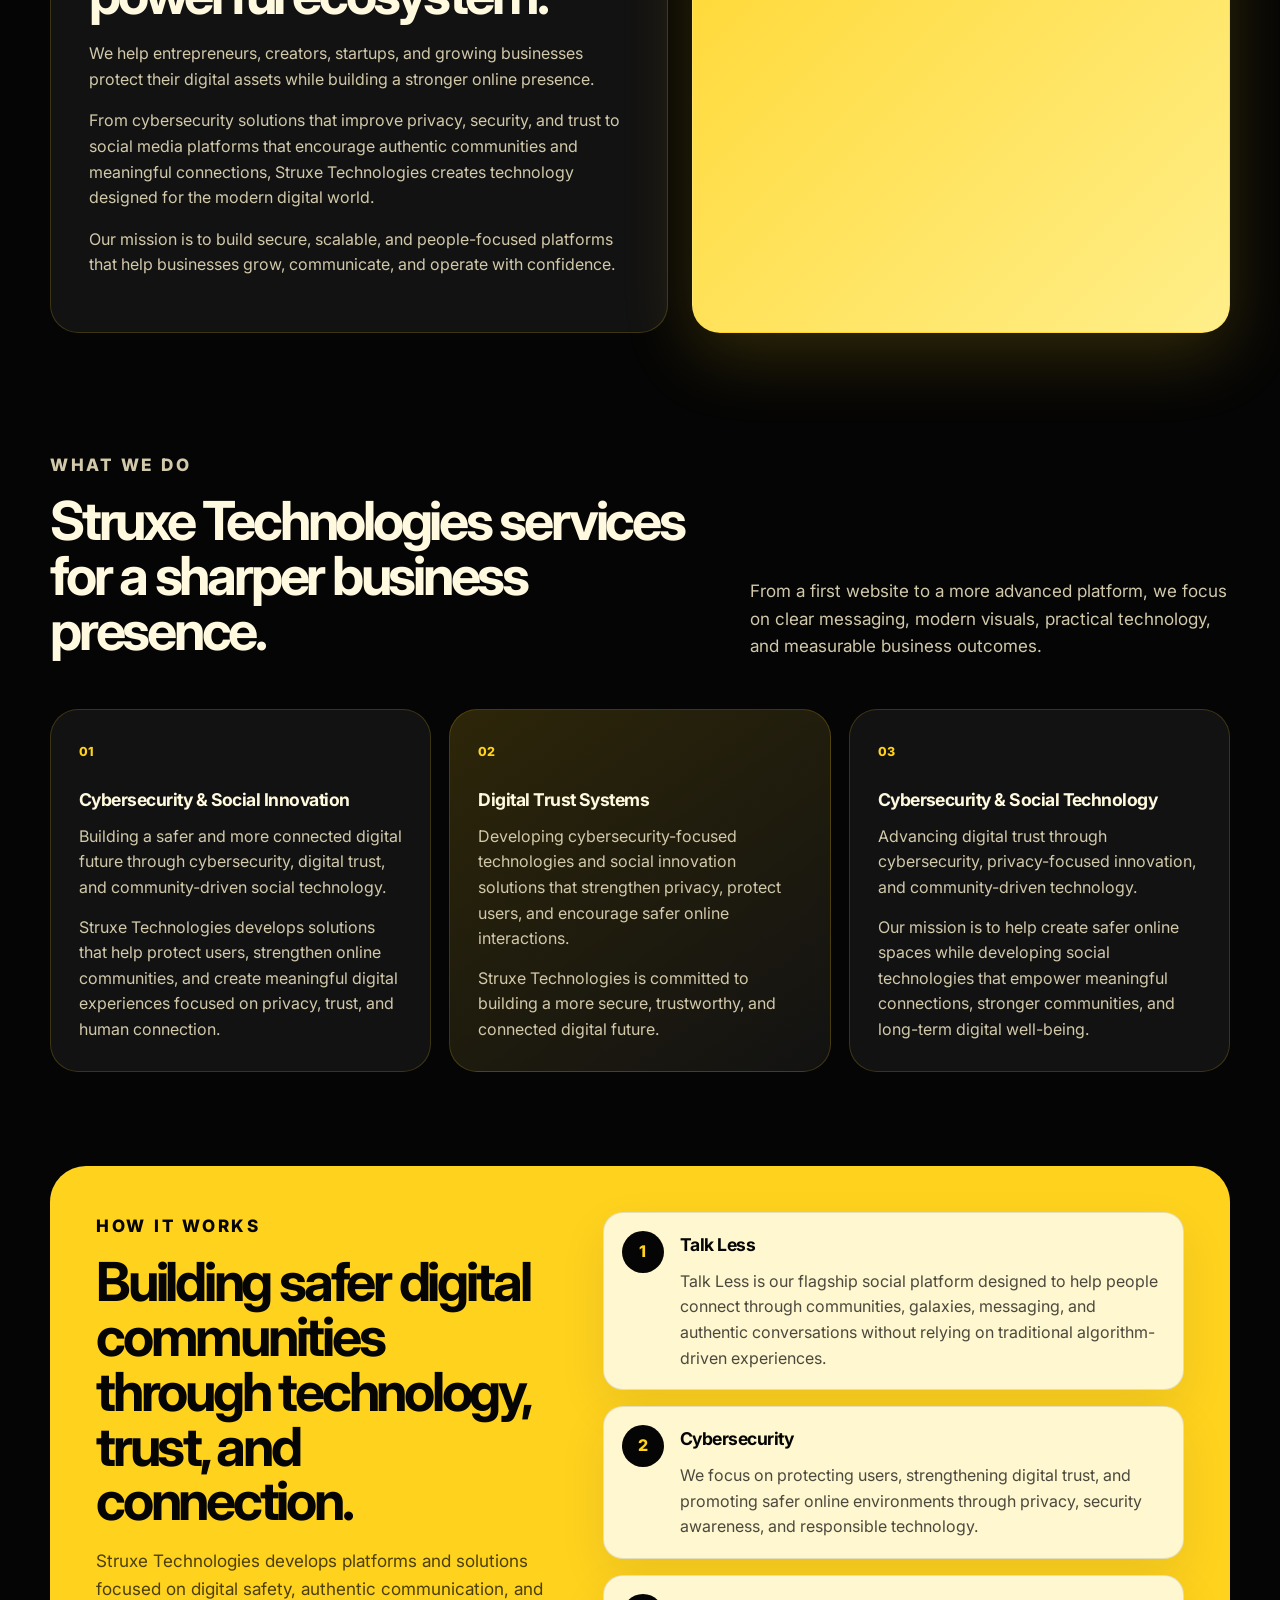
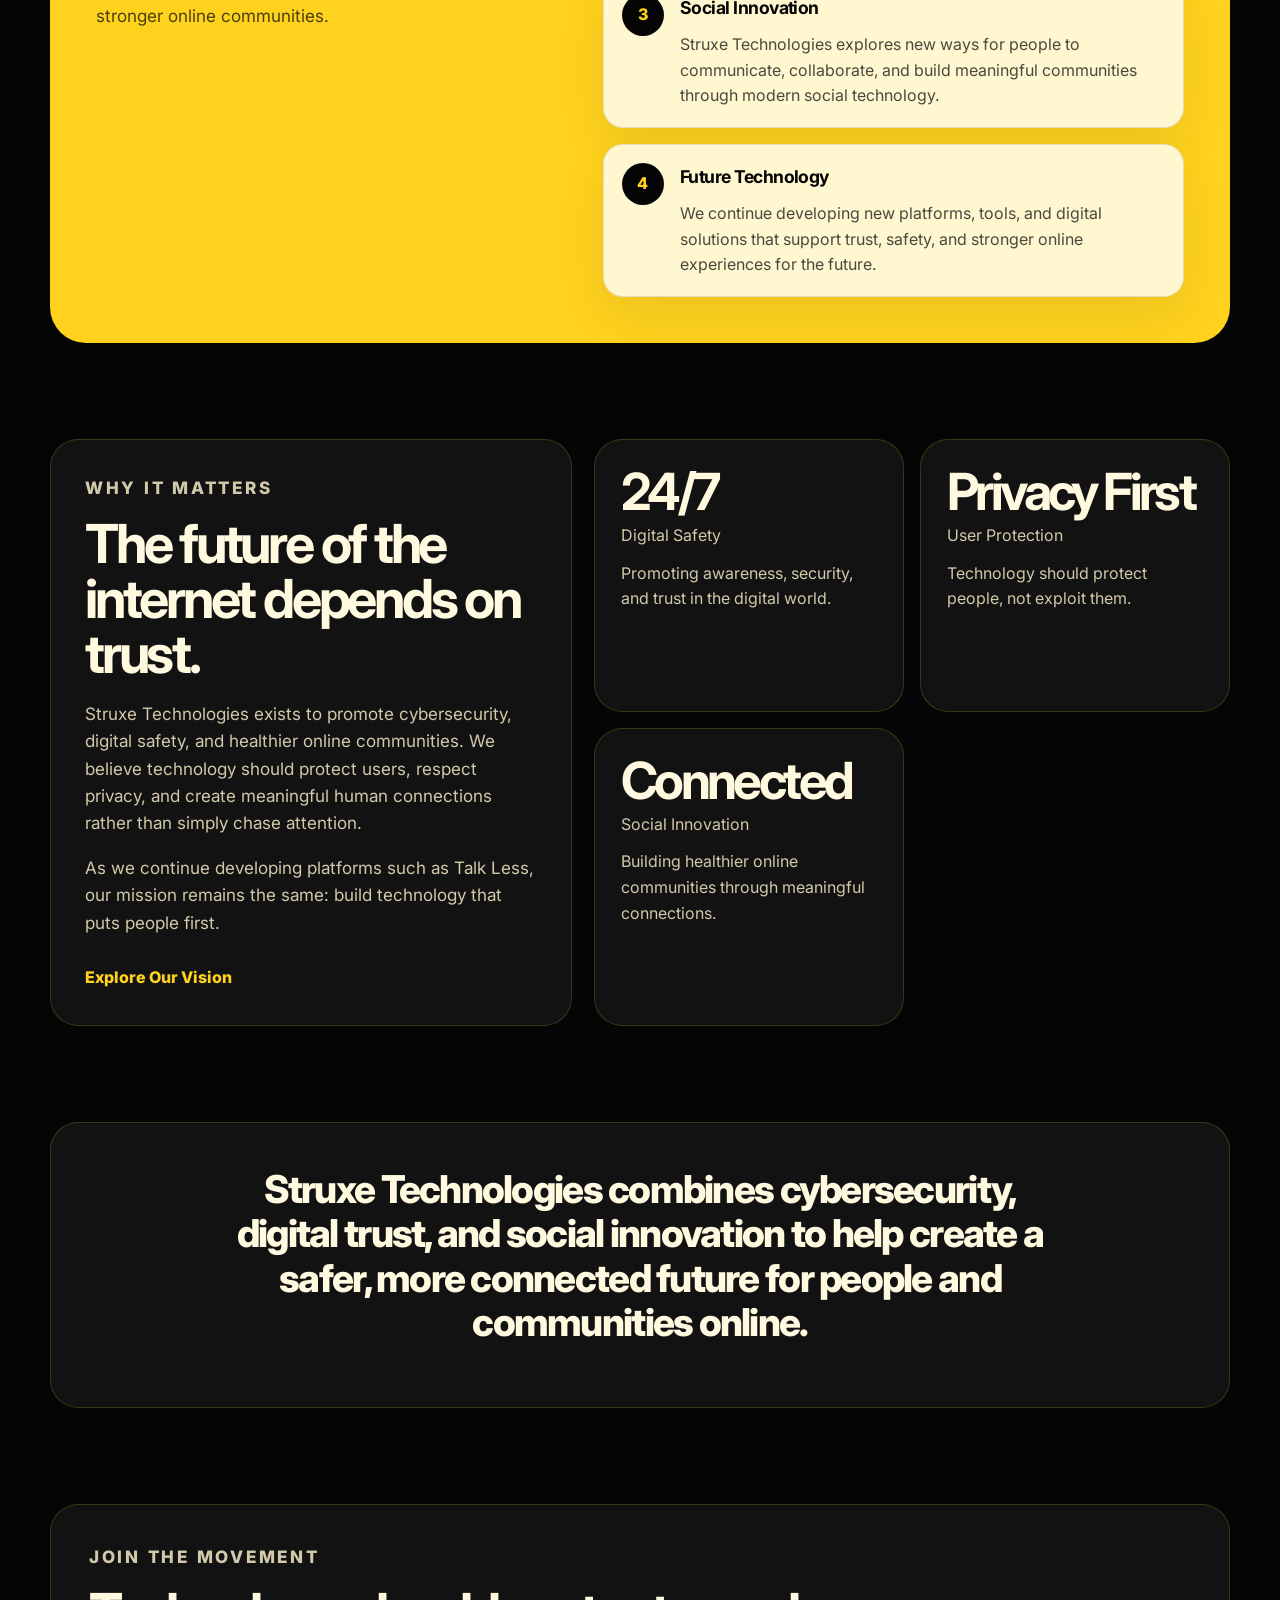
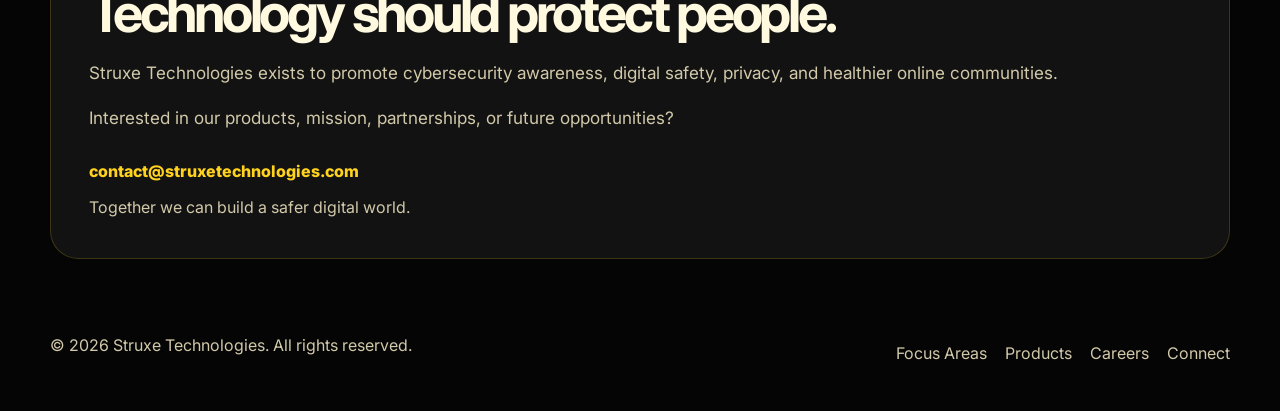
==== commit 85177e2e: "Update connect section messaging Co-authored-by: struxeofficial-svg <struxeofficial-svg@users.norepl" ====
--- a/index.html
+++ b/index.html
@@ -299,15 +299,18 @@
 
       <section class="section contact" id="contact">
         <div>
-          <p class="eyebrow">Get started</p>
-          <h2>Tell us what you want to build.</h2>
-          <p>
-            Share a few details about your business and the result you want. We will help shape the
-            next step.
+          <p class="eyebrow">JOIN THE MOVEMENT</p>
+          <h2>Technology should protect people.</h2>
+          <p>
+            Struxe Technologies exists to promote cybersecurity awareness, digital safety, privacy,
+            and healthier online communities.
+          </p>
+          <p>
+            Interested in our products, mission, partnerships, or future opportunities?
           </p>
           <div class="contact-details">
-            <a href="mailto:hello@struxetechnologies.com">hello@struxetechnologies.com</a>
-            <span>Ready for consultations and new projects</span>
+            <a href="mailto:contact@struxetechnologies.com">contact@struxetechnologies.com</a>
+            <span>Together we can build a safer digital world.</span>
           </div>
         </div>
       </section>
